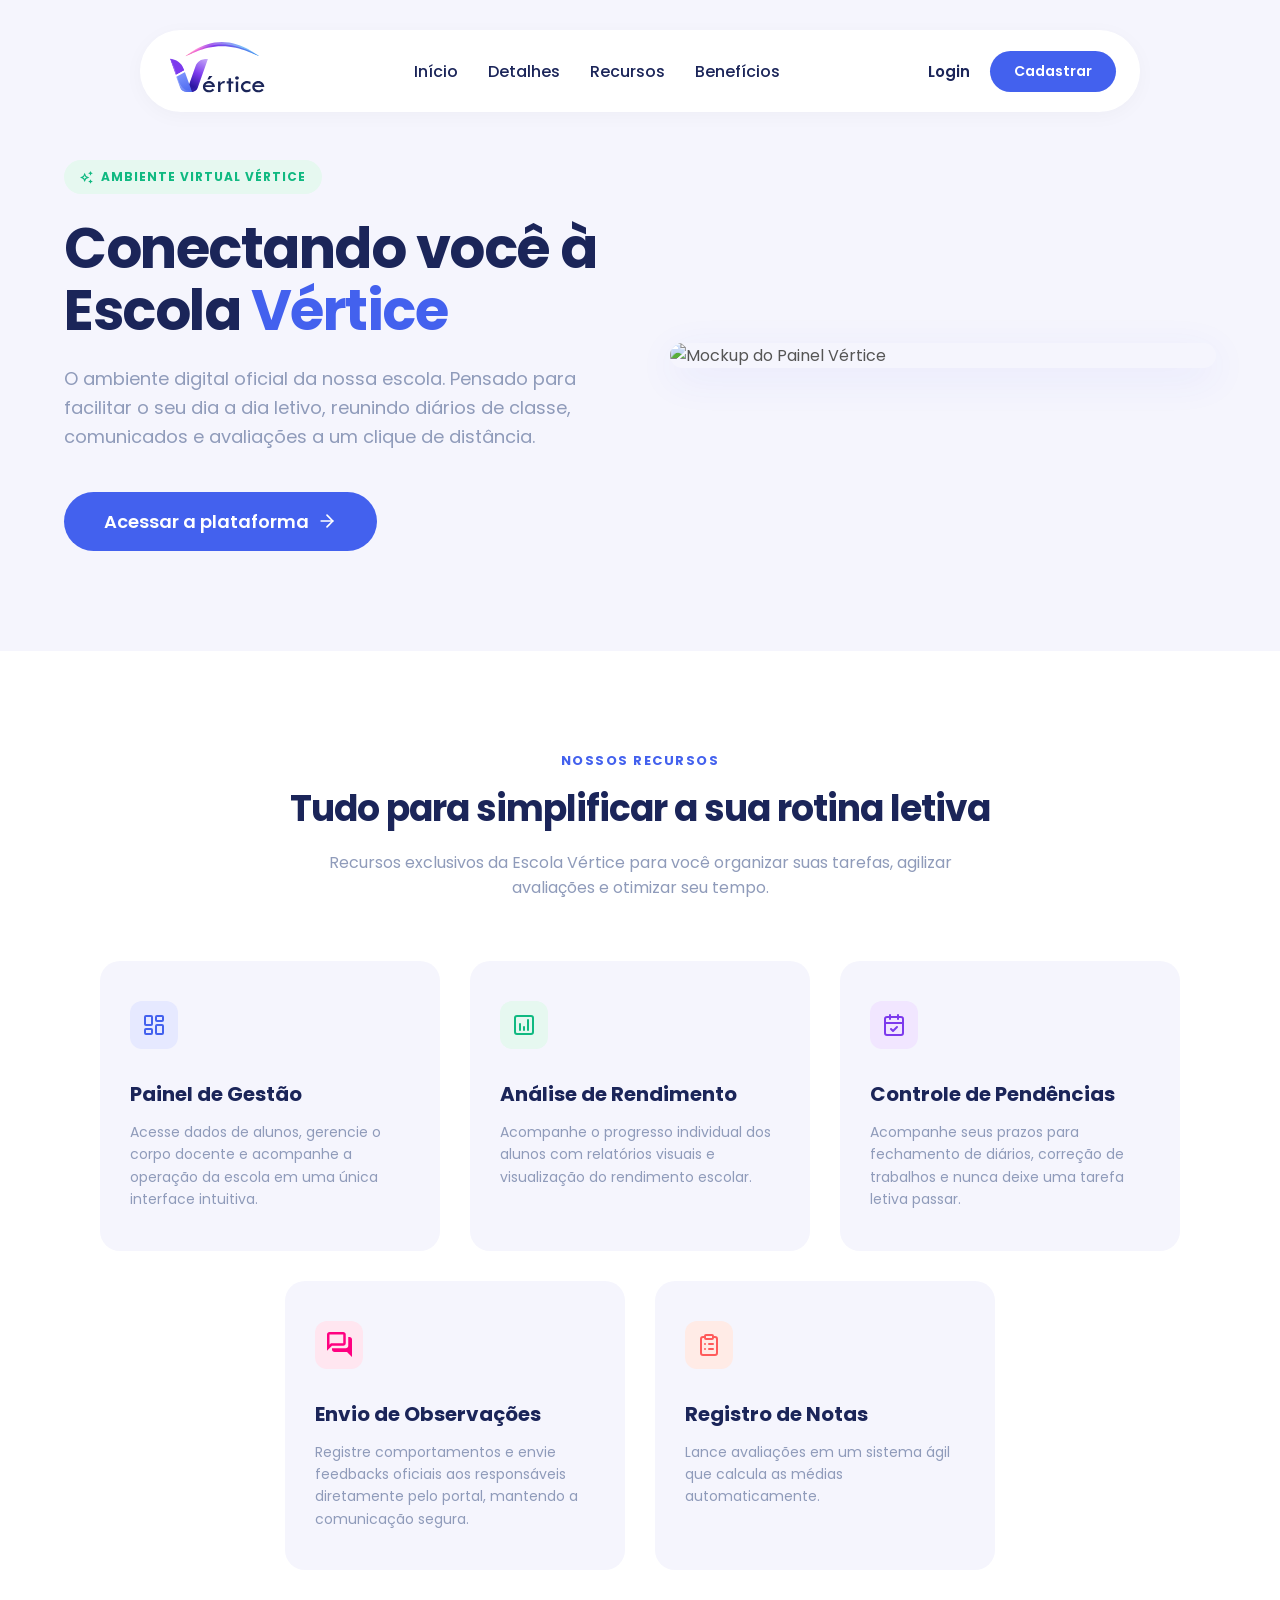
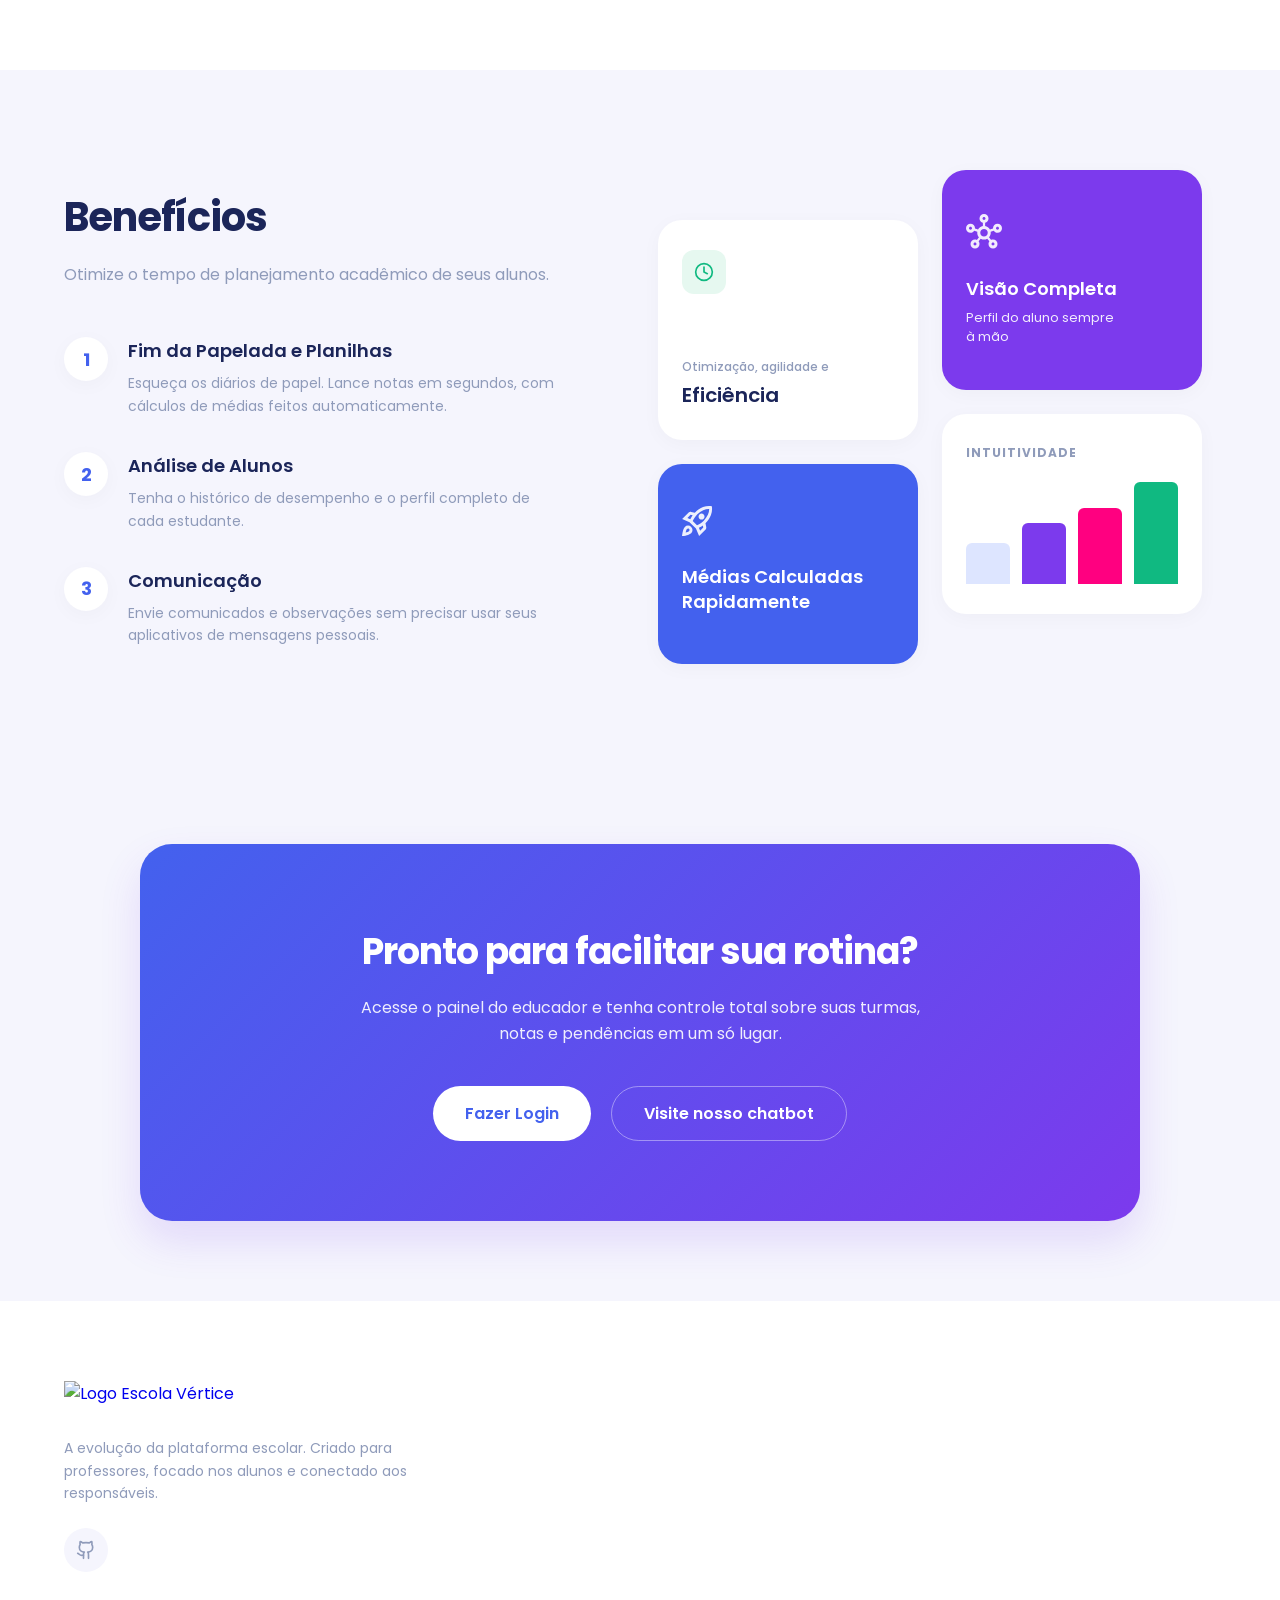
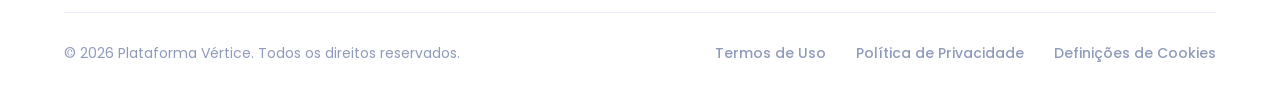
==== src/main/webapp/index.html @ 4fd053c3 "fix: resolve header's incossistencies" ====
<!DOCTYPE html>
<html lang="pt-BR">
<head>
    <meta charset="UTF-8">
    <meta name="viewport" content="width=device-width, initial-scale=1.0">
    <title>Portal Escola Vértice</title>
    <link rel="stylesheet" href="assets/css/style.css">
    <link rel="shortcut icon" href="/assets/img/Logo%20-%20Vértice.svg" type="image/x-icon">
</head>
<body>

<header class="navbar">
    <div class="nav-container">

        <a href="#" class="logo">
            <svg xmlns="http://www.w3.org/2000/svg" width="101" height="51" viewBox="0 0 101 51" fill="none">
                <mask id="mask0_1217_584" style="mask-type:alpha" maskUnits="userSpaceOnUse" x="22" y="16" width="23" height="35">
                    <path d="M44.8174 16.7429H42.2769C37.4619 16.7429 33.1938 19.5941 31.7032 23.8066L22.4088 50.0715H28.13C31.0482 50.0715 33.6349 48.3435 34.5383 45.7905L44.8174 16.7429Z" fill="#D9D9D9"/>
                </mask>
                <g mask="url(#mask0_1217_584)">
                    <path d="M43.9043 16.9795H41.3638C36.5488 16.9795 32.2808 19.8307 30.7901 24.0432L21.4957 50.3081H27.2169C30.1351 50.3081 32.7218 48.5801 33.6252 46.027L43.9043 16.9795Z" fill="url(#paint0_linear_1217_584)"/>
                </g>
                <mask id="mask1_1217_584" style="mask-type:alpha" maskUnits="userSpaceOnUse" x="5" y="16" width="24" height="35">
                    <path d="M5.72852 16.7429C12.1432 17.1176 17.6682 21.038 19.6921 26.6509L28.1371 50.0715H22.4159C19.4977 50.0715 16.911 48.3435 16.0076 45.7905L5.72852 16.7429Z" fill="#D9D9D9"/>
                </mask>
                <g mask="url(#mask1_1217_584)">
                    <mask id="mask2_1217_584" style="mask-type:alpha" maskUnits="userSpaceOnUse" x="-1" y="-1" width="22" height="35">
                        <path d="M-0.260742 -0.000732422C6.16642 0.37472 11.7172 4.27028 13.8099 9.87403L20.658 28.2123L11.5332 33.3279L-0.260742 -0.000732422Z" fill="url(#paint1_linear_1217_584)"/>
                    </mask>
                    <g mask="url(#mask2_1217_584)">
                        <path d="M-0.260742 -0.000732422C6.16642 0.37472 11.7172 4.27028 13.8099 9.87403L20.658 28.2123L11.5332 33.3279L-0.260742 -0.000732422Z" fill="url(#paint2_linear_1217_584)"/>
                    </g>
                    <path d="M-0.395996 0.0769043C6.03116 0.452356 11.5819 4.34798 13.6746 9.95172L20.5228 28.2899L17.6526 29.8989L19.4103 28.8657C19.4068 28.8519 19.0213 27.3516 18.6832 26.4176C18.3554 25.5121 17.7137 24.1487 17.7137 24.1487C16.0172 20.1481 10.6225 17.7534 6.90125 17.5205C6.90125 17.5205 8.95942 21.9265 10.0285 24.8337C11.0665 27.6566 12.2586 32.0228 12.4697 32.8044L11.3979 33.4054L-0.395996 0.0769043Z" fill="url(#paint3_linear_1217_584)"/>
                    <path d="M11.9624 35.0347L22.577 29.2991L28.2059 50.1312H23.0589L20.7134 50.0113L18.6937 49.232L17.3907 48.213L16.4786 46.9542L11.9624 35.0347Z" fill="url(#paint4_linear_1217_584)"/>
                </g>
                <mask id="mask3_1217_584" style="mask-type:alpha" maskUnits="userSpaceOnUse" x="0" y="0" width="44" height="51">
                    <mask id="mask4_1217_584" style="mask-type:alpha" maskUnits="userSpaceOnUse" x="22" y="16" width="23" height="35">
                        <path d="M44.8174 16.7427H42.2769C37.4619 16.7427 33.1938 19.5939 31.7032 23.8064L22.4088 50.0713H28.13C31.0482 50.0713 33.6349 48.3432 34.5383 45.7902L44.8174 16.7427Z" fill="#D9D9D9"/>
                    </mask>
                    <g mask="url(#mask4_1217_584)">
                        <path d="M43.9043 16.9792H41.3638C36.5488 16.9792 32.2808 19.8305 30.7901 24.0429L21.4957 50.3078H27.2169C30.1351 50.3078 32.7218 48.5798 33.6252 46.0268L43.9043 16.9792Z" fill="url(#paint5_linear_1217_584)"/>
                    </g>
                    <path d="M0 0C6.42716 0.375452 11.978 4.27102 14.0706 9.87476L20.9188 28.213L11.794 33.3286L0 0Z" fill="url(#paint6_linear_1217_584)"/>
                    <path d="M11.9624 35.0344L22.577 29.2988L28.2059 50.131H23.0589L20.7134 50.0111L18.6937 49.2318L17.3907 48.2128L16.4786 46.9539L11.9624 35.0344Z" fill="url(#paint7_linear_1217_584)"/>
                </mask>
                <g mask="url(#mask3_1217_584)">
                    <path d="M39.7375 32.5262L36.6895 46.3653L30.853 51.821L21.9036 52.4864L15.5484 48.6274L11.7222 34.0564L12.6995 33.4295C14.8027 41.4934 18.6834 48.3896 24.2939 48.3896C27.598 48.3896 31.2344 46.169 33.262 42.648L36.1543 37.0603L39.4054 29.7339L39.7375 32.5262Z" fill="url(#paint8_linear_1217_584)"/>
                </g>
                <mask id="mask5_1217_584" style="mask-type:alpha" maskUnits="userSpaceOnUse" x="21" y="0" width="75" height="15">
                    <path d="M95.3682 14.2795C95.3682 14.6376 78.3291 0.123779 57.8862 0.123779C37.4433 0.123779 21.3379 14.6376 21.3379 14.2795C24.699 14.2795 37.4433 4.31548 57.8862 4.31548C78.3291 4.31548 92.5734 14.3751 95.3682 14.2795Z" fill="url(#paint9_linear_1217_584)"/>
                </mask>
                <g mask="url(#mask5_1217_584)">
                    <path d="M99.7736 16.2324C99.7736 16.6069 80.7947 1.42578 58.0245 1.42578C35.2543 1.42578 17.3154 16.6069 17.3154 16.2324C21.0591 16.2324 35.2543 5.8102 58.0245 5.8102C80.7947 5.8102 96.6605 16.3323 99.7736 16.2324Z" fill="url(#paint10_linear_1217_584)"/>
                    <path d="M95.3682 13.2226C95.3682 13.6075 78.3291 -1.99072 57.8862 -1.99072C37.4433 -1.99072 21.3379 13.6075 21.3379 13.2226C24.699 13.2226 37.4433 2.51415 57.8862 2.51415C78.3291 2.51415 92.5734 13.3253 95.3682 13.2226Z" fill="url(#paint11_linear_1217_584)"/>
                </g>
                <path d="M100.301 45.1184H90.4896C90.7032 46.204 91.1864 46.999 91.9389 47.5034C92.7008 47.9992 93.5277 48.2471 94.4196 48.2471C95.7947 48.2471 96.9468 47.7214 97.8759 46.6699L99.6458 47.9009C98.3172 49.4823 96.538 50.273 94.3081 50.273C92.5986 50.273 91.1678 49.7345 90.0157 48.6574C88.8636 47.5803 88.2876 46.2425 88.2876 44.644C88.2876 43.1481 88.8683 41.853 90.0297 40.7588C91.2003 39.6561 92.6265 39.1047 94.3081 39.1047C95.9619 39.1047 97.3788 39.6646 98.5587 40.7845C99.7387 41.8957 100.319 43.3404 100.301 45.1184ZM90.7404 43.3361H97.7644C96.9839 41.8829 95.8319 41.1563 94.3081 41.1563C92.6451 41.1563 91.4558 41.8829 90.7404 43.3361Z" fill="#1B2559"/>
                <path d="M86.4618 46.7469V49.2985C85.2261 49.9482 84.0275 50.273 82.8662 50.273C81.2774 50.273 79.8838 49.7259 78.6852 48.6317C77.496 47.529 76.9014 46.2553 76.9014 44.8107C76.9014 43.1694 77.496 41.8103 78.6852 40.7332C79.8745 39.6475 81.3657 39.1047 83.1588 39.1047C84.2273 39.1047 85.3283 39.3612 86.4618 39.8741V42.3616C85.2446 41.6436 84.0926 41.2845 83.0055 41.2845C82.0021 41.2845 81.1241 41.6094 80.3715 42.259C79.619 42.9087 79.2427 43.6695 79.2427 44.5414C79.2427 45.5245 79.5957 46.3536 80.3019 47.029C81.008 47.6957 81.872 48.0291 82.894 48.0291C83.9346 48.0291 85.1239 47.6017 86.4618 46.7469Z" fill="#1B2559"/>
                <path d="M71.1182 35.9258C71.1182 35.4642 71.304 35.0667 71.6756 34.7334C72.0473 34.3914 72.4886 34.2205 72.9996 34.2205C73.5013 34.2205 73.9333 34.3914 74.2957 34.7334C74.6673 35.0667 74.8531 35.4642 74.8531 35.9258C74.8531 36.396 74.6673 36.7978 74.2957 37.1311C73.9333 37.4645 73.5013 37.6312 72.9996 37.6312C72.4886 37.6312 72.0473 37.4645 71.6756 37.1311C71.304 36.7978 71.1182 36.396 71.1182 35.9258ZM71.801 39.4007H74.1981V49.9791H71.801V39.4007Z" fill="#1B2559"/>
                <path d="M64.5958 36.321H67.0208V39.3984H69.4178V41.4372H67.0208V49.9769H64.5958V41.4372H62.6865V39.3728H64.5958V36.321Z" fill="#1B2559"/>
                <path d="M56.4151 39.3997V41.5795C56.954 40.7075 57.4789 40.0792 57.9899 39.6946C58.5102 39.3013 59.1838 39.1047 60.0107 39.1047C60.243 39.1047 60.5774 39.156 61.0141 39.2586L60.2755 41.4897C59.8109 41.4042 59.5043 41.3615 59.3557 41.3615C58.5381 41.3615 57.8505 41.6265 57.2931 42.1565C56.7449 42.6779 56.4708 43.3318 56.4708 44.1183V49.9781H54.0459V39.3997H56.4151Z" fill="#1B2559"/>
                <path d="M50.9385 45.1193H41.1272C41.3409 46.205 41.8241 47 42.5766 47.5043C43.3385 48.0001 44.1654 48.248 45.0573 48.248C46.4324 48.248 47.5845 47.7223 48.5136 46.6709L50.2835 47.9018C48.9549 49.4832 47.1757 50.2739 44.9458 50.2739C43.2363 50.2739 41.8055 49.7354 40.6534 48.6583C39.5013 47.5812 38.9253 46.2434 38.9253 44.6449C38.9253 43.149 39.506 41.8539 40.6673 40.7597C41.838 39.657 43.2642 39.1057 44.9458 39.1057C46.5996 39.1057 48.0165 39.6656 49.1964 40.7854C50.3764 41.8967 50.9571 43.3413 50.9385 45.1193ZM41.3781 43.337H48.4021C47.6216 41.8838 46.4695 41.1572 44.9458 41.1572C43.2828 41.1572 42.0935 41.8838 41.3781 43.337ZM43.3431 37.4516L45.1967 33.887H48.4857L45.4057 37.4516H43.3431Z" fill="#1B2559"/>
                <defs>
                    <linearGradient id="paint0_linear_1217_584" x1="49.2504" y1="5.53028" x2="18.9897" y2="61.387" gradientUnits="userSpaceOnUse">
                        <stop stop-color="white"/>
                        <stop offset="0.474208" stop-color="#7C3AED"/>
                        <stop offset="0.688674" stop-color="#2C18A3"/>
                    </linearGradient>
                    <linearGradient id="paint1_linear_1217_584" x1="10.1986" y1="-0.000732713" x2="-5.99272" y2="31.0279" gradientUnits="userSpaceOnUse">
                        <stop stop-color="#4361EE"/>
                        <stop offset="1" stop-color="#7C3AED"/>
                    </linearGradient>
                    <linearGradient id="paint2_linear_1217_584" x1="10.1986" y1="-0.000732713" x2="-5.99272" y2="31.0279" gradientUnits="userSpaceOnUse">
                        <stop offset="1" stop-color="#7C3AED"/>
                    </linearGradient>
                    <linearGradient id="paint3_linear_1217_584" x1="-24.1112" y1="30.3483" x2="5.30444" y2="10.6472" gradientUnits="userSpaceOnUse">
                        <stop offset="0.422047" stop-color="white"/>
                        <stop offset="1" stop-color="white" stop-opacity="0"/>
                    </linearGradient>
                    <linearGradient id="paint4_linear_1217_584" x1="12.9604" y1="31.9683" x2="22.8868" y2="54.964" gradientUnits="userSpaceOnUse">
                        <stop stop-color="#7F96FD"/>
                        <stop offset="1" stop-color="#4361EE"/>
                    </linearGradient>
                    <linearGradient id="paint5_linear_1217_584" x1="49.2504" y1="5.53004" x2="18.9897" y2="61.3867" gradientUnits="userSpaceOnUse">
                        <stop stop-color="white"/>
                        <stop offset="0.474208" stop-color="#7C3AED"/>
                        <stop offset="0.688674" stop-color="#2C18A3"/>
                    </linearGradient>
                    <linearGradient id="paint6_linear_1217_584" x1="10.4594" y1="-2.91553e-07" x2="-5.73198" y2="31.0287" gradientUnits="userSpaceOnUse">
                        <stop stop-color="#4361EE"/>
                        <stop offset="1" stop-color="#7C3AED"/>
                    </linearGradient>
                    <linearGradient id="paint7_linear_1217_584" x1="12.9604" y1="31.9681" x2="22.8868" y2="54.9638" gradientUnits="userSpaceOnUse">
                        <stop stop-color="#7F96FD"/>
                        <stop offset="1" stop-color="#4361EE"/>
                    </linearGradient>
                    <linearGradient id="paint8_linear_1217_584" x1="28.0753" y1="51.8266" x2="11.1542" y2="36.1013" gradientUnits="userSpaceOnUse">
                        <stop stop-color="white" stop-opacity="0"/>
                        <stop offset="1" stop-color="white" stop-opacity="0.4"/>
                    </linearGradient>
                    <linearGradient id="paint9_linear_1217_584" x1="21.3379" y1="7.2049" x2="95.3682" y2="7.2049" gradientUnits="userSpaceOnUse">
                        <stop offset="0.0384615" stop-color="#FF5B5B"/>
                        <stop offset="0.625" stop-color="#FF0080"/>
                        <stop offset="0.75" stop-color="#FF1777"/>
                        <stop offset="1" stop-color="#FF0080"/>
                    </linearGradient>
                    <linearGradient id="paint10_linear_1217_584" x1="10.8084" y1="16.2392" x2="99.231" y2="4.68163" gradientUnits="userSpaceOnUse">
                        <stop offset="0.125" stop-color="#F980BF"/>
                        <stop offset="0.274038" stop-color="#E962DA"/>
                        <stop offset="0.456731" stop-color="#7C3AED"/>
                        <stop offset="1" stop-color="#43AAEE"/>
                    </linearGradient>
                    <linearGradient id="paint11_linear_1217_584" x1="20.2365" y1="13.2296" x2="95.0729" y2="3.40256" gradientUnits="userSpaceOnUse">
                        <stop stop-color="#FFBCAA"/>
                        <stop offset="0.168269" stop-color="#FF93DB"/>
                        <stop offset="0.341346" stop-color="#AA5DED"/>
                        <stop offset="0.788462" stop-color="#7CBFFA"/>
                    </linearGradient>
                </defs>
            </svg>
        </a>

        <nav class="nav-links">
            <a href="#hero">Início</a>
            <a href="pages/chatbot/chatbot.jsp" target="_blank">Detalhes</a>
            <a href="#recursos">Recursos</a>
            <a href="#beneficios">Benefícios</a>
        </nav>

        <div class="nav-actions">
            <a href="index.jsp" class="login-link">Login</a>
            <a href="pages/students/signupCpf.jsp" class="btn btn-primary btn-nav">Cadastrar</a>
        </div>

    </div>
</header>

<main class="hero-section" id="hero">
    <div class="hero-container">

        <div class="hero-content">

            <div class="badge">
                <svg xmlns="http://www.w3.org/2000/svg" width="13" height="13" viewBox="0 0 13 13" fill="none">
                    <path d="M10.5 4.66667L9.77083 3.0625L8.16667 2.33333L9.77083 1.60417L10.5 0L11.2292 1.60417L12.8333 2.33333L11.2292 3.0625L10.5 4.66667ZM10.5 12.8333L9.77083 11.2292L8.16667 10.5L9.77083 9.77083L10.5 8.16667L11.2292 9.77083L12.8333 10.5L11.2292 11.2292L10.5 12.8333ZM4.66667 11.0833L3.20833 7.875L0 6.41667L3.20833 4.95833L4.66667 1.75L6.125 4.95833L9.33333 6.41667L6.125 7.875L4.66667 11.0833ZM4.66667 8.25417L5.25 7L6.50417 6.41667L5.25 5.83333L4.66667 4.57917L4.08333 5.83333L2.82917 6.41667L4.08333 7L4.66667 8.25417Z" fill="#10B981"/>
                </svg>
                AMBIENTE VIRTUAL VÉRTICE
            </div>

            <h1 class="hero-title">
                Conectando você à Escola <span class="text-highlight">Vértice</span>
            </h1>

            <p class="hero-subtitle">
                O ambiente digital oficial da nossa escola. Pensado para facilitar o seu dia a dia letivo, reunindo diários de classe, comunicados e avaliações a um clique de distância.
            </p>

            <div class="hero-buttons">
                <a href="/index.jsp" class="btn btn-primary btn-large">
                    Acessar a plataforma
                    <svg xmlns="http://www.w3.org/2000/svg" width="20" height="20" viewBox="0 0 24 24" fill="none" stroke="currentColor" stroke-width="2" stroke-linecap="round" stroke-linejoin="round"><path d="M5 12h14"/><path d="m12 5 7 7-7 7"/></svg>
                </a>

            </div>
        </div>

        <div class="hero-image-wrapper">
            <img src="/assets/img/site-mockup.png" alt="Mockup do Painel Vértice" class="dashboard-mockup">
        </div>

    </div>

</main>

<section class="features-section" id="recursos">
    <div class="features-container">

        <div class="features-header">
            <span class="section-eyebrow">NOSSOS RECURSOS</span>
            <h2 class="section-title">Tudo para simplificar a sua rotina letiva</h2>
            <p class="section-subtitle">
                Recursos exclusivos da Escola Vértice para você organizar suas tarefas, agilizar avaliações e otimizar seu tempo.
            </p>
        </div>

        <div class="features-grid">

            <div class="feature-card">
                <div class="icon-wrapper icon-blue">
                    <svg xmlns="http://www.w3.org/2000/svg" width="24" height="24" viewBox="0 0 24 24" fill="none" stroke="currentColor" stroke-width="2" stroke-linecap="round" stroke-linejoin="round"><rect width="7" height="9" x="3" y="3" rx="1"/><rect width="7" height="5" x="14" y="3" rx="1"/><rect width="7" height="9" x="14" y="12" rx="1"/><rect width="7" height="5" x="3" y="16" rx="1"/></svg>
                </div>
                <h3 class="feature-card-title">Painel de Gestão</h3>
                <p class="feature-card-desc">
                    Acesse dados de alunos, gerencie o corpo docente e acompanhe a operação da escola em uma única interface intuitiva.
                </p>
            </div>

            <div class="feature-card">
                <div class="icon-wrapper icon-green">
                    <svg xmlns="http://www.w3.org/2000/svg" width="24" height="24" viewBox="0 0 24 24" fill="none" stroke="currentColor" stroke-width="2" stroke-linecap="round" stroke-linejoin="round"><rect width="18" height="18" x="3" y="3" rx="2"/><path d="M8 17V11"/><path d="M12 17v-3"/><path d="M16 17V7"/></svg>
                </div>
                <h3 class="feature-card-title">Análise de Rendimento</h3>
                <p class="feature-card-desc">
                    Acompanhe o progresso individual dos alunos com relatórios visuais e visualização do rendimento escolar.
                </p>
            </div>

            <div class="feature-card">
                <div class="icon-wrapper icon-purple">
                    <svg xmlns="http://www.w3.org/2000/svg" width="24" height="24" viewBox="0 0 24 24" fill="none" stroke="currentColor" stroke-width="2" stroke-linecap="round" stroke-linejoin="round"><rect width="18" height="18" x="3" y="4" rx="2" ry="2"/><line x1="16" x2="16" y1="2" y2="6"/><line x1="8" x2="8" y1="2" y2="6"/><line x1="3" x2="21" y1="10" y2="10"/><path d="m9 16 2 2 4-4"/></svg>
                </div>
                <h3 class="feature-card-title">Controle de Pendências</h3>
                <p class="feature-card-desc">
                    Acompanhe seus prazos para fechamento de diários, correção de trabalhos e nunca deixe uma tarefa letiva passar.
                </p>
            </div>

            <div class="feature-card">
                <div class="icon-wrapper icon-pink">
                    <svg xmlns="http://www.w3.org/2000/svg" width="25" height="25" viewBox="0 0 25 25" fill="none">
                        <path d="M25 25L20 20H7.5C6.8125 20 6.22396 19.7552 5.73438 19.2656C5.24479 18.776 5 18.1875 5 17.5V16.25H18.75C19.4375 16.25 20.026 16.0052 20.5156 15.5156C21.0052 15.026 21.25 14.4375 21.25 13.75V5H22.5C23.1875 5 23.776 5.24479 24.2656 5.73438C24.7552 6.22396 25 6.8125 25 7.5V25V25M2.5 12.7188L3.96875 11.25H16.25V11.25V11.25V2.5V2.5V2.5H2.5V2.5V2.5V12.7188V12.7188M0 18.75V2.5C0 1.8125 0.244792 1.22396 0.734375 0.734375C1.22396 0.244792 1.8125 0 2.5 0H16.25C16.9375 0 17.526 0.244792 18.0156 0.734375C18.5052 1.22396 18.75 1.8125 18.75 2.5V11.25C18.75 11.9375 18.5052 12.526 18.0156 13.0156C17.526 13.5052 16.9375 13.75 16.25 13.75H5L0 18.75V18.75M2.5 11.25V2.5V2.5V2.5V2.5V2.5V2.5V11.25V11.25V11.25V11.25V11.25V11.25" fill="#FF0080"/>
                    </svg>
                </div>
                <h3 class="feature-card-title">Envio de Observações</h3>
                <p class="feature-card-desc">
                    Registre comportamentos e envie feedbacks oficiais aos responsáveis diretamente pelo portal, mantendo a comunicação segura.
                </p>
            </div>

            <div class="feature-card">
                <div class="icon-wrapper icon-orange">
                    <svg xmlns="http://www.w3.org/2000/svg" width="24" height="24" viewBox="0 0 24 24" fill="none" stroke="currentColor" stroke-width="2" stroke-linecap="round" stroke-linejoin="round"><path d="M16 4h2a2 2 0 0 1 2 2v14a2 2 0 0 1-2 2H6a2 2 0 0 1-2-2V6a2 2 0 0 1 2-2h2"/><path d="M15 2H9a1 1 0 0 0-1 1v2a1 1 0 0 0 1 1h6a1 1 0 0 0 1-1V3a1 1 0 0 0-1-1Z"/><path d="M12 11h4"/><path d="M12 16h4"/><path d="M8 11h.01"/><path d="M8 16h.01"/></svg>
                </div>
                <h3 class="feature-card-title">Registro de Notas</h3>
                <p class="feature-card-desc">
                    Lance avaliações em um sistema ágil que calcula as médias automaticamente.
                </p>
            </div>

        </div>
    </div>
</section>

<section class="benefits-section" id="beneficios">
    <div class="benefits-container">
        <div class="benefits-content">
            <h2 class="benefits-title">Benefícios</h2>
            <p class="benefits-subtitle">Otimize o tempo de planejamento acadêmico de seus alunos.</p>
            <div class="benefits-list">
                <div class="benefit-item">
                    <div class="benefit-number">1</div>
                    <div class="benefit-info">
                        <h4>Fim da Papelada e Planilhas</h4>
                        <p>Esqueça os diários de papel. Lance notas em segundos, com cálculos de médias feitos automaticamente.</p>
                    </div>
                </div>
                <div class="benefit-item">
                    <div class="benefit-number">2</div>
                    <div class="benefit-info">
                        <h4>Análise de Alunos</h4>
                        <p>Tenha o histórico de desempenho e o perfil completo de cada estudante.</p>
                    </div>
                </div>
                <div class="benefit-item">
                    <div class="benefit-number">3</div>
                    <div class="benefit-info">
                        <h4>Comunicação</h4>
                        <p>Envie comunicados e observações sem precisar usar seus aplicativos de mensagens pessoais.</p>
                    </div>
                </div>
            </div>
        </div>

        <div class="benefits-visuals">

            <div class="card-column card-left">

                <div class="card-card card-white card-efficiency">
                    <div class="icon-box icon-green-light">
                        <svg xmlns="http://www.w3.org/2000/svg" width="20" height="20" viewBox="0 0 24 24" fill="none" stroke="currentColor" stroke-width="2" stroke-linecap="round" stroke-linejoin="round"><circle cx="12" cy="12" r="10"/><polyline points="12 6 12 12 16 14"/></svg>
                    </div>
                    <div class="card-text-bottom">
                        <span class="card-label">Otimização, agilidade e</span>
                        <h3 class="card-value">Eficiência</h3>
                    </div>
                </div>

                <div class="card-card card-blue">
                    <div class="icon-box-transparent">
                        <svg xmlns="http://www.w3.org/2000/svg" width="31" height="31" viewBox="0 0 31 31" fill="none">
                            <path d="M5.4 11.9933L8.325 13.2308C8.675 12.5308 9.0375 11.8558 9.4125 11.2058C9.7875 10.5558 10.2 9.90585 10.65 9.25585L8.55 8.84335V8.84335V8.84335L5.4 11.9933V11.9933M10.725 15.1058L15 19.3433C16.05 18.9433 17.175 18.3308 18.375 17.5058C19.575 16.6808 20.7 15.7433 21.75 14.6933C23.5 12.9433 24.8688 10.9996 25.8563 8.8621C26.8438 6.7246 27.275 4.75585 27.15 2.95585C25.35 2.83085 23.375 3.2621 21.225 4.2496C19.075 5.2371 17.125 6.60585 15.375 8.35585C14.325 9.40585 13.3875 10.5308 12.5625 11.7308C11.7375 12.9308 11.125 14.0558 10.725 15.1058V15.1058M17.4 12.6683C16.825 12.0933 16.5375 11.3871 16.5375 10.5496C16.5375 9.7121 16.825 9.00585 17.4 8.43085C17.975 7.85585 18.6875 7.56835 19.5375 7.56835C20.3875 7.56835 21.1 7.85585 21.675 8.43085C22.25 9.00585 22.5375 9.7121 22.5375 10.5496C22.5375 11.3871 22.25 12.0933 21.675 12.6683C21.1 13.2433 20.3875 13.5308 19.5375 13.5308C18.6875 13.5308 17.975 13.2433 17.4 12.6683V12.6683M18.1125 24.7058L21.2625 21.5558V21.5558V21.5558L20.85 19.4558C20.2 19.9058 19.55 20.3121 18.9 20.6746C18.25 21.0371 17.575 21.3933 16.875 21.7433L18.1125 24.7058V24.7058M29.85 0.218347C30.325 3.24335 30.0312 6.1871 28.9688 9.0496C27.9062 11.9121 26.075 14.6433 23.475 17.2433V17.2433V17.2433L24.225 20.9558C24.325 21.4558 24.3 21.9433 24.15 22.4183C24 22.8933 23.75 23.3058 23.4 23.6558L17.1 29.9558L13.95 22.5683L7.5375 16.1558L0.15 13.0058L6.4125 6.70585C6.7625 6.35585 7.18125 6.10585 7.66875 5.95585C8.15625 5.80585 8.65 5.78085 9.15 5.88085L12.8625 6.63085V6.63085V6.63085C15.4625 4.03085 18.1875 2.19335 21.0375 1.11835C23.8875 0.0433468 26.825 -0.256653 29.85 0.218347V0.218347M2.8125 20.9183C3.6875 20.0433 4.75625 19.5996 6.01875 19.5871C7.28125 19.5746 8.35 20.0058 9.225 20.8808C10.1 21.7558 10.5313 22.8246 10.5188 24.0871C10.5063 25.3496 10.0625 26.4183 9.1875 27.2933C8.5625 27.9183 7.51875 28.4558 6.05625 28.9058C4.59375 29.3558 2.575 29.7558 0 30.1058C0.35 27.5308 0.75 25.5121 1.2 24.0496C1.65 22.5871 2.1875 21.5433 2.8125 20.9183V20.9183M4.95 23.0183C4.7 23.2683 4.45 23.7246 4.2 24.3871C3.95 25.0496 3.775 25.7183 3.675 26.3933C4.35 26.2933 5.01875 26.1246 5.68125 25.8871C6.34375 25.6496 6.8 25.4058 7.05 25.1558C7.35 24.8558 7.5125 24.4933 7.5375 24.0683C7.5625 23.6433 7.425 23.2808 7.125 22.9808C6.825 22.6808 6.4625 22.5371 6.0375 22.5496C5.6125 22.5621 5.25 22.7183 4.95 23.0183V23.0183" fill="white"/>
                        </svg>
                    </div>
                    <h3 class="card-value">Médias Calculadas<br>Rapidamente</h3>
                </div>

            </div>

            <div class="card-column card-right">

                <div class="card-card card-purple">
                    <div class="icon-box-transparent">
                        <svg xmlns="http://www.w3.org/2000/svg" width="36" height="35" viewBox="0 0 36 35" fill="none">
                            <path d="M9 34.5C7.75 34.5 6.6875 34.0625 5.8125 33.1875C4.9375 32.3125 4.5 31.25 4.5 30C4.5 28.75 4.9375 27.6875 5.8125 26.8125C6.6875 25.9375 7.75 25.5 9 25.5C9.35 25.5 9.675 25.5375 9.975 25.6125C10.275 25.6875 10.5625 25.7875 10.8375 25.9125L12.975 23.25C12.275 22.475 11.7875 21.6 11.5125 20.625C11.2375 19.65 11.175 18.675 11.325 17.7L8.2875 16.6875C7.8625 17.3125 7.325 17.8125 6.675 18.1875C6.025 18.5625 5.3 18.75 4.5 18.75C3.25 18.75 2.1875 18.3125 1.3125 17.4375C0.4375 16.5625 0 15.5 0 14.25C0 13 0.4375 11.9375 1.3125 11.0625C2.1875 10.1875 3.25 9.75 4.5 9.75C5.75 9.75 6.8125 10.1875 7.6875 11.0625C8.5625 11.9375 9 13 9 14.25C9 14.3 9 14.35 9 14.4C9 14.45 9 14.5 9 14.55L12.0375 15.6C12.5375 14.7 13.2062 13.9375 14.0437 13.3125C14.8812 12.6875 15.825 12.2875 16.875 12.1125V8.85C15.9 8.575 15.0938 8.04375 14.4563 7.25625C13.8188 6.46875 13.5 5.55 13.5 4.5C13.5 3.25 13.9375 2.1875 14.8125 1.3125C15.6875 0.4375 16.75 0 18 0C19.25 0 20.3125 0.4375 21.1875 1.3125C22.0625 2.1875 22.5 3.25 22.5 4.5C22.5 5.55 22.175 6.46875 21.525 7.25625C20.875 8.04375 20.075 8.575 19.125 8.85V12.1125C20.175 12.2875 21.1187 12.6875 21.9562 13.3125C22.7937 13.9375 23.4625 14.7 23.9625 15.6L27 14.55C27 14.5 27 14.45 27 14.4C27 14.35 27 14.3 27 14.25C27 13 27.4375 11.9375 28.3125 11.0625C29.1875 10.1875 30.25 9.75 31.5 9.75C32.75 9.75 33.8125 10.1875 34.6875 11.0625C35.5625 11.9375 36 13 36 14.25C36 15.5 35.5625 16.5625 34.6875 17.4375C33.8125 18.3125 32.75 18.75 31.5 18.75C30.7 18.75 29.9687 18.5625 29.3062 18.1875C28.6437 17.8125 28.1125 17.3125 27.7125 16.6875L24.675 17.7C24.825 18.675 24.7625 19.6438 24.4875 20.6063C24.2125 21.5688 23.725 22.45 23.025 23.25L25.1625 25.875C25.4375 25.75 25.725 25.6562 26.025 25.5938C26.325 25.5312 26.65 25.5 27 25.5C28.25 25.5 29.3125 25.9375 30.1875 26.8125C31.0625 27.6875 31.5 28.75 31.5 30C31.5 31.25 31.0625 32.3125 30.1875 33.1875C29.3125 34.0625 28.25 34.5 27 34.5C25.75 34.5 24.6875 34.0625 23.8125 33.1875C22.9375 32.3125 22.5 31.25 22.5 30C22.5 29.5 22.5812 29.0187 22.7437 28.5562C22.9062 28.0937 23.125 27.675 23.4 27.3L21.2625 24.6375C20.2375 25.2125 19.1438 25.5 17.9813 25.5C16.8188 25.5 15.725 25.2125 14.7 24.6375L12.6 27.3C12.875 27.675 13.0938 28.0937 13.2563 28.5562C13.4188 29.0187 13.5 29.5 13.5 30C13.5 31.25 13.0625 32.3125 12.1875 33.1875C11.3125 34.0625 10.25 34.5 9 34.5V34.5M4.5 15.75C4.925 15.75 5.28125 15.6063 5.56875 15.3188C5.85625 15.0313 6 14.675 6 14.25C6 13.825 5.85625 13.4687 5.56875 13.1812C5.28125 12.8937 4.925 12.75 4.5 12.75C4.075 12.75 3.71875 12.8937 3.43125 13.1812C3.14375 13.4687 3 13.825 3 14.25C3 14.675 3.14375 15.0313 3.43125 15.3188C3.71875 15.6063 4.075 15.75 4.5 15.75V15.75M9 31.5C9.425 31.5 9.78125 31.3563 10.0688 31.0688C10.3563 30.7813 10.5 30.425 10.5 30C10.5 29.575 10.3563 29.2187 10.0688 28.9312C9.78125 28.6437 9.425 28.5 9 28.5C8.575 28.5 8.21875 28.6437 7.93125 28.9312C7.64375 29.2187 7.5 29.575 7.5 30C7.5 30.425 7.64375 30.7813 7.93125 31.0688C8.21875 31.3563 8.575 31.5 9 31.5V31.5M18 6C18.425 6 18.7813 5.85625 19.0688 5.56875C19.3563 5.28125 19.5 4.925 19.5 4.5C19.5 4.075 19.3563 3.71875 19.0688 3.43125C18.7813 3.14375 18.425 3 18 3C17.575 3 17.2187 3.14375 16.9312 3.43125C16.6437 3.71875 16.5 4.075 16.5 4.5C16.5 4.925 16.6437 5.28125 16.9312 5.56875C17.2187 5.85625 17.575 6 18 6V6M18 22.5C19.05 22.5 19.9375 22.1375 20.6625 21.4125C21.3875 20.6875 21.75 19.8 21.75 18.75C21.75 17.7 21.3875 16.8125 20.6625 16.0875C19.9375 15.3625 19.05 15 18 15C16.95 15 16.0625 15.3625 15.3375 16.0875C14.6125 16.8125 14.25 17.7 14.25 18.75C14.25 19.8 14.6125 20.6875 15.3375 21.4125C16.0625 22.1375 16.95 22.5 18 22.5V22.5M27 31.5C27.425 31.5 27.7813 31.3563 28.0688 31.0688C28.3563 30.7813 28.5 30.425 28.5 30C28.5 29.575 28.3563 29.2187 28.0688 28.9312C27.7813 28.6437 27.425 28.5 27 28.5C26.575 28.5 26.2187 28.6437 25.9312 28.9312C25.6437 29.2187 25.5 29.575 25.5 30C25.5 30.425 25.6437 30.7813 25.9312 31.0688C26.2187 31.3563 26.575 31.5 27 31.5V31.5M31.5 15.75C31.925 15.75 32.2812 15.6063 32.5687 15.3188C32.8562 15.0313 33 14.675 33 14.25C33 13.825 32.8562 13.4687 32.5687 13.1812C32.2812 12.8937 31.925 12.75 31.5 12.75C31.075 12.75 30.7187 12.8937 30.4312 13.1812C30.1437 13.4687 30 13.825 30 14.25C30 14.675 30.1437 15.0313 30.4312 15.3188C30.7187 15.6063 31.075 15.75 31.5 15.75V15.75M18 4.5V4.5V4.5V4.5V4.5V4.5V4.5V4.5V4.5V4.5M4.5 14.25V14.25V14.25V14.25V14.25V14.25V14.25V14.25V14.25V14.25M18 18.75V18.75V18.75V18.75V18.75V18.75V18.75V18.75V18.75V18.75M31.5 14.25V14.25V14.25V14.25V14.25V14.25V14.25V14.25V14.25V14.25M9 30V30V30V30V30V30V30V30V30V30M27 30V30V30V30V30V30V30V30V30V30" fill="white"/>
                        </svg>
                    </div>
                    <h3 class="card-value">Visão Completa</h3>
                    <p class="card-desc">Perfil do aluno sempre<br>à mão</p>
                </div>

                <div class="card-card card-white card-chart">
                    <span class="card-label-top">INTUITIVIDADE</span>
                    <div class="chart-bars">
                        <div class="bar bar-1"></div>
                        <div class="bar bar-2"></div>
                        <div class="bar bar-3"></div>
                        <div class="bar bar-4"></div>
                    </div>
                </div>

            </div>
        </div>

    </div>
</section>

<section class="cta-section">
    <div class="cta-container">

        <h2 class="cta-title">Pronto para facilitar sua rotina?</h2>

        <p class="cta-subtitle">
            Acesse o painel do educador e tenha controle total sobre suas turmas, notas e pendências em um só lugar.
        </p>

        <div class="cta-buttons">
            <a href="/index.jsp" class="btn btn-white">Fazer Login</a>
            <a href="pages/chatbot/chatbot.jsp" class="btn btn-outline">Visite nosso chatbot</a>
        </div>

    </div>
</section>

<footer class="footer-section">
    <div class="footer-container">

        <div class="footer-top">
            <a href="#" class="footer-logo">
                <img src="/assets/img/Logo%20-%20Vértice.svg" alt="Logo Escola Vértice">
            </a>
            <p class="footer-description">
                A evolução da plataforma escolar. Criado para professores, focado nos alunos e conectado aos responsáveis.
            </p>

            <div class="footer-socials">
                <a href="https://github.com/TrabalhoDEV" target="_blank" class="social-icon" aria-label="GitHub">
                    <svg xmlns="http://www.w3.org/2000/svg" width="20" height="20" viewBox="0 0 24 24" fill="none" stroke="currentColor" stroke-width="2" stroke-linecap="round" stroke-linejoin="round"><path d="M15 22v-4a4.8 4.8 0 0 0-1-3.5c3 0 6-2 6-5.5.08-1.25-.27-2.48-1-3.5.28-1.15.28-2.35 0-3.5 0 0-1 0-3 1.5-2.64-.5-5.36-.5-8 0C6 2 5 2 5 2c-.3 1.15-.3 2.35 0 3.5A5.403 5.403 0 0 0 4 9c0 3.5 3 5.5 6 5.5-.39.49-.68 1.05-.85 1.65-.17.6-.22 1.23-.15 1.85v4"/><path d="M9 18c-4.51 2-5-2-7-2"/></svg>
                </a>
            </div>
        </div>
        <div class="footer-divider"></div>
        <div class="footer-bottom">
            <p class="copyright">© 2026 Plataforma Vértice. Todos os direitos reservados.</p>
            <div class="footer-links">
                <a href="//">Termos de Uso</a>
                <a href="//">Política de Privacidade</a>
                <a href="//">Definições de Cookies</a>
            </div>
        </div>
    </div>
</footer>

</body>
</html>
---- src/main/webapp/assets/css/style.css ----
@import url('https://fonts.googleapis.com/css2?family=Poppins:wght@400;500;600;700&display=swap');

:root {

    --primary-color: #4361ee;
    --button-hover-color: #3950BE;
    --nav-active-color: #E7EBFD;
    --background-color1: #F5F5FD;
    --background-color2: #EBEFFF;
    --surface-color: #FFFFFF;
    --description-color: #555;
    --border-color: #EBEDF8;
    --text-color: #1B2559;
    --muted-text-color: #8F9BBA;
    --orange-secondary-color: #FF5B5B;
    --red-secondary-color: #FF0080;
    --green-secondary-color: #10B981;
    --purple-secondary-color: #7C3AED;
    --theme-icon-color: #8F9BBA;

    --shadow-sm: 0 4px 20px rgba(0, 0, 0, 0.03);
    --shadow-md: 0 10px 40px rgba(64, 82, 246, 0.08);
}

* {
    margin: 0;
    padding: 0;
    box-sizing: border-box;
}
html{
    scroll-behavior: smooth;
}

body {
    background-color: var(--background-color1);
    font-family: 'Poppins', sans-serif;
    color: var(--description-color);
    min-height: 100vh;
    display: flex;
    flex-direction: column;
    overflow-x: hidden;
}

a {
    text-decoration: none;
}

.btn {
    display: inline-flex;
    align-items: center;
    justify-content: center;
    gap: 8px;
    border: none;
    cursor: pointer;
    font-family: 'Poppins', sans-serif;
    font-weight: 600;
    transition: all 0.2s ease;
    border-radius: 50px;
}

.btn-primary {
    background-color: var(--primary-color);
    color: white;
    padding: 12px 28px;
    font-size: 16px;
}

.btn-primary:hover {
    background-color: var(--button-hover-color);
    transform: translateY(-2px);
}

.btn-secondary {
    background-color: var(--surface-color);
    color: var(--text-color);
    padding: 12px 28px;
    font-size: 16px;
    box-shadow: var(--shadow-sm);
}

.btn-secondary:hover {
    box-shadow: var(--shadow-md);
    transform: translateY(-2px);
}

.btn-large {
    padding: 16px 40px;
    font-size: 18px;
}

.navbar {
    width: 100%;
    display: flex;
    justify-content: center;
    padding-top: 30px;
    position: absolute;
    top: 0;
    position: fixed;
    top: 0;
    left: 0;
    z-index: 9999;
    transition: all 0.3s ease
}

.nav-container {
    background-color: var(--surface-color);
    width: 90%;
    max-width: 1000px;
    display: flex;
    justify-content: space-between;
    align-items: center;
    padding: 12px 24px;
    border-radius: 100px;
    box-shadow: var(--shadow-sm);
}

.logo img {
    height: 28px;
    margin-left: 10px;
}

.nav-links {
    display: flex;
    align-items: center;
    gap: 30px;
}

.nav-links a {
    color: var(--text-color);
    font-weight: 500;
    font-size: 16px;
    transition: color 0.2s;
}

.nav-links a:hover {
    color: var(--primary-color);
}

.nav-actions {
    display: flex;
    align-items: center;
    gap: 20px;
}

.login-link {
    color: var(--text-color);
    font-weight: 600;
    font-size: 15px;
    transition: color 0.2s;
}

.login-link:hover {
    color: var(--primary-color);
}

.btn-nav {
    padding: 10px 24px;
    font-size: 14px;
}


.hero-section {
    padding: 160px 5% 100px;
    display: flex;
    justify-content: center;
    align-items: center;
    background-color: var(--background-color1);
}

.hero-container {
    display: flex;
    max-width: 1200px;
    width: 100%;
    align-items: center;
    gap: 60px;
}

.hero-content {
    flex: 1;
    max-width: 550px;
}

.badge {
    display: inline-flex;
    align-items: center;
    gap: 8px;
    background-color: #E6F8F0;
    color: var(--green-secondary-color);
    padding: 8px 16px;
    border-radius: 50px;
    font-size: 12px;
    font-weight: 700;
    letter-spacing: 1px;
    margin-bottom: 24px;
}

.hero-title {
    color: var(--text-color);
    font-size: 3.5rem;
    font-weight: 700;
    line-height: 1.1;
    letter-spacing: -1.5px;
    margin-bottom: 24px;
}

.text-highlight {
    color: var(--primary-color);
}

.hero-subtitle {
    font-size: 1.125rem;
    line-height: 1.6;
    margin-bottom: 40px;
    color: var(--muted-text-color);
}

.hero-buttons {
    display: flex;
    gap: 20px;
    align-items: center;
}

.hero-image-wrapper {
    flex: 1;
    display: flex;
    justify-content: center;
}

.dashboard-mockup {
    width: 100%;
    max-width: 600px;
    height: auto;
    border-radius: 24px;
    box-shadow: var(--shadow-md);
}

.features-section {
    padding: 100px 5%;
    background-color: var(--surface-color);
    display: flex;
    justify-content: center;
}

.features-container {
    max-width: 1100px;
    width: 100%;
    display: flex;
    flex-direction: column;
    align-items: center;
}

.features-header {
    text-align: center;
    margin-bottom: 60px;
    max-width: 700px;
}

.section-eyebrow {
    color: var(--primary-color);
    font-size: 13px;
    font-weight: 700;
    letter-spacing: 1.5px;
    text-transform: uppercase;
    display: block;
    margin-bottom: 16px;
}

.section-title {
    color: var(--text-color);
    font-size: 36px;
    font-weight: 700;
    line-height: 1.2;
    letter-spacing: -1px;
    margin-bottom: 20px;
}

.section-subtitle {
    color: var(--muted-text-color);
    font-size: 16px;
    line-height: 1.6;
}

.features-grid {
    display: flex;
    flex-wrap: wrap;
    justify-content: center;
    gap: 30px;
    width: 100%;
}

.feature-card {
    background-color: var(--background-color1);
    border-radius: 20px;
    padding: 40px 30px;
    width: calc(33.333% - 20px);
    min-width: 300px;
    max-width: 340px;
    transition: transform 0.3s ease, box-shadow 0.3s ease;
    text-align: left;
}

.feature-card:hover {
    transform: translateY(-5px);
    box-shadow: var(--shadow-md);
}

.feature-card-title {
    color: var(--text-color);
    font-size: 20px;
    font-weight: 700;
    margin-bottom: 12px;
}

.feature-card-desc {
    color: var(--muted-text-color);
    font-size: 14px;
    line-height: 1.6;
}

.icon-wrapper {
    width: 48px;
    height: 48px;
    border-radius: 12px;
    display: flex;
    align-items: center;
    justify-content: center;
    margin-bottom: 30px;
}

.icon-blue {
    background-color: #E6E9FF;
    color: var(--primary-color);

}
.icon-green {
    background-color: #E6F8F0;
    color: var(--green-secondary-color);
}
.icon-purple {
    background-color: #F1E6FF;
    color: var(--purple-secondary-color);
}
.icon-pink {
    background-color: #FFE6F0;
    color: var(--red-secondary-color);
}
.icon-orange {
    background-color: #FFEBE6;
    color: var(--orange-secondary-color);
}

.benefits-section {
    padding: 100px 5%;
    background-color: var(--background-color1);
    display: flex;
    justify-content: center;
}

.benefits-container {
    display: flex;
    max-width: 1200px;
    width: 100%;
    gap: 80px;
    align-items: center;
}

.benefits-content {
    flex: 1;
    max-width: 500px;
}

.benefits-title {
    color: var(--text-color);
    font-size: 40px;
    font-weight: 700;
    letter-spacing: -1px;
    margin-bottom: 15px;
}

.benefits-subtitle {
    font-size: 16px;
    color: var(--muted-text-color);
    margin-bottom: 50px;
}

.benefits-list {
    display: flex;
    flex-direction: column;
    gap: 35px;
}

.benefit-item {
    display: flex;
    gap: 20px;
    align-items: flex-start;
}

.benefit-number {
    width: 44px;
    height: 44px;
    min-width: 44px;
    background-color: var(--surface-color);
    color: var(--primary-color);
    font-size: 18px;
    font-weight: 700;
    display: flex;
    align-items: center;
    justify-content: center;
    border-radius: 50%;
    box-shadow: var(--shadow-sm);
}

.benefit-info h4 {
    color: var(--text-color);
    font-size: 18px;
    font-weight: 600;
    margin-bottom: 8px;
}

.benefit-info p {
    color: var(--muted-text-color);
    font-size: 14px;
    line-height: 1.6;
}

.benefits-visuals {
    flex: 1;
    display: flex;
    gap: 24px;
    justify-content: center;
}

.card-column {
    display: flex;
    flex-direction: column;
    gap: 24px;
    width: 260px;
}

.card-left { margin-top: 50px; }

.card-card {
    border-radius: 24px;
    padding: 30px 24px;
    box-shadow: var(--shadow-sm);
    display: flex;
    flex-direction: column;
    transition: transform 0.3s ease;
}

.card-card:hover { transform: translateY(-5px); }

.card-white { background-color: var(--surface-color); }

.card-blue {
    background-color: var(--primary-color);
    color: var(--surface-color);
    height: 200px;
    justify-content: center;
}
.card-purple {
    background-color: var(--purple-secondary-color);
    color: var(--surface-color);
    height: 220px;
    justify-content: center;
}

.card-efficiency {
    height: 220px;
    justify-content: space-between;
}

.card-chart { height: 200px; }

.card-label {
    font-size: 12px;
    font-weight: 500;
    color: var(--muted-text-color);
    margin-bottom: 4px;
    display: block;
}
.card-label-top {
    font-size: 12px;
    font-weight: 700;
    color: var(--muted-text-color);
    letter-spacing: 1px;
    text-transform: uppercase;
    margin-bottom: auto;
}

.card-white .card-value {
    color: var(--text-color);
    font-size: 20px;
    font-weight: 600;
}
.card-blue .card-value, .card-purple .card-value {
    font-size: 18px;
    font-weight: 600;
    margin-bottom: 8px;
    line-height: 1.4;
}

.card-purple .card-desc {
    font-size: 13px;
    opacity: 0.9;
    line-height: 1.4;
}

.icon-box {
    width: 44px;
    height: 44px;
    border-radius: 12px;
    display: flex;
    align-items: center;
    justify-content: center;
}

.icon-green-light {
    background-color: #E6F8F0;
    color: var(--green-secondary-color);
}
.icon-box-transparent {
    margin-bottom: 20px;
    opacity: 0.9;
}

.chart-bars {
    display: flex;
    align-items: flex-end;
    gap: 12px;
    height: 110px;
    margin-top: 20px;
}
.bar {
    flex: 1;
    border-radius: 6px 6px 0 0;
}

.bar-1 {
    height: 40%;
    background-color: #DDE5FF;
}
.bar-2 {
    height: 60%;
    background-color: var(--purple-secondary-color);
}
.bar-3 {
    height: 75%;
    background-color: var(--red-secondary-color);
}
.bar-4 {
    height: 100%;
    background-color: var(--green-secondary-color);
}

.cta-section {
    padding: 80px 5%;
    background-color: var(--background-color1);
    display: flex;
    justify-content: center;
}

.cta-container {
    max-width: 1000px;
    width: 100%;
    background: linear-gradient(135deg, var(--primary-color) 0%, var(--purple-secondary-color) 100%);
    border-radius: 32px;
    padding: 80px 40px;
    text-align: center;
    color: #FFFFFF;
    position: relative;
    overflow: hidden;
    z-index: 2;
    box-shadow: 0 20px 40px rgba(124, 58, 237, 0.15);
}
.cta-container::before{
    content: "";
    position: absolute;
    inset: 0;
    background: url("assets/fundo-detalhes.svg") no-repeat center;
    background-size: cover;
    pointer-events: none;
    z-index: 0;
}
.cta-title {
    font-size: 36px;
    font-weight: 700;
    margin-bottom: 16px;
    letter-spacing: -1px;
}

.cta-subtitle {
    font-size: 16px;
    line-height: 1.6;
    max-width: 600px;
    margin: 0 auto 40px auto;
    opacity: 0.9;
}

.cta-buttons {
    display: flex;
    justify-content: center;
    gap: 20px;
}

.cta-title,.cta-subtitle,.cta-buttons {
    position: relative;
    z-index: 2;
}
.btn-white {
    background-color: var(--surface-color);
    color: var(--primary-color);
    padding: 14px 32px;
    border-radius: 50px;
    font-weight: 600;
    transition: transform 0.2s, box-shadow 0.2s;
}

.btn-white:hover {
    transform: translateY(-2px);
    box-shadow: 0 8px 20px rgba(0, 0, 0, 0.1);
}

.btn-outline {
    background-color: transparent;
    color: #FFFFFF;
    padding: 14px 32px;
    border-radius: 50px;
    border: 1px solid rgba(255, 255, 255, 0.4);
    font-weight: 600;
    transition: background-color 0.2s, border-color 0.2s;
}

.btn-outline:hover {
    background-color: rgba(255, 255, 255, 0.1);
    border-color: #FFFFFF;
}

.footer-section {
    background-color: var(--surface-color);
    padding: 80px 5% 40px;
    display: flex;
    justify-content: center;
}

.footer-container {
    max-width: 1200px;
    width: 100%;
    display: flex;
    flex-direction: column;
}

.footer-top {
    max-width: 400px;
    margin-bottom: 40px;
}

.footer-logo img {
    height: 32px;
    margin-bottom: 24px;
    display: block;
}

.footer-description {
    color: var(--muted-text-color);
    font-size: 14px;
    line-height: 1.6;
    margin-bottom: 24px;
}

.footer-socials {
    display: flex;
    gap: 16px;
}

.social-icon {
    width: 44px;
    height: 44px;
    border-radius: 50%;
    background-color: var(--background-color1);
    color: var(--muted-text-color);
    display: flex;
    align-items: center;
    justify-content: center;
    transition: all 0.3s ease;
}

.social-icon:hover {
    background-color: var(--primary-color);
    color: #FFFFFF;
    transform: translateY(-3px);
}

.footer-divider {
    width: 100%;
    height: 1px;
    background-color: var(--border-color);
    margin-bottom: 30px;
}

.footer-bottom {
    display: flex;
    justify-content: space-between;
    align-items: center;
    flex-wrap: wrap;
    gap: 20px;
}

.copyright {
    color: var(--muted-text-color);
    font-size: 14px;
}

.footer-links {
    display: flex;
    gap: 30px;
    flex-wrap: wrap;
}

.footer-links a {
    color: var(--muted-text-color);
    font-size: 14px;
    font-weight: 500;
    transition: color 0.2s;
}

.footer-links a:hover {
    color: var(--primary-color);
}

@media (max-width: 968px) {

    .nav-links { display: none; }

    .hero-container {
        flex-direction: column;
        text-align: center;
        gap: 40px;
    }

    .hero-buttons { justify-content: center; }

    .hero-title { font-size: 2.8rem; }

    .benefits-container {
        flex-direction: column;
        gap: 60px;
    }
    .benefits-content {
        max-width: 100%;
        text-align: center;
    }
    .benefit-item { text-align: left; }
}

@media (max-width: 650px) {

    .feature-card { width: 100%; }
    .section-title { font-size: 28px; }


    .benefits-visuals {
        flex-direction: column;
        align-items: center;
        width: 100%;
    }

    .card-column {
        width: 100%;
        max-width: 320px;
    }
    .card-left { margin-top: 0; }

    .cta-container {
        padding: 60px 24px;
        border-radius: 24px;
    }
    .cta-title { font-size: 28px; }

    .cta-buttons {
        flex-direction: column;
        gap: 16px;
    }

    .btn-white, .btn-outline {
        width: 100%;
        display: flex;
        justify-content: center;
    }

    .footer-bottom {
        flex-direction: column;
        text-align: center;
        justify-content: center;
    }
    .footer-links {
        justify-content: center;
        gap: 20px;
    }

    .footer-top {
        max-width: 100%;
        text-align: center;
        display: flex;
        flex-direction: column;
        align-items: center;
    }
}
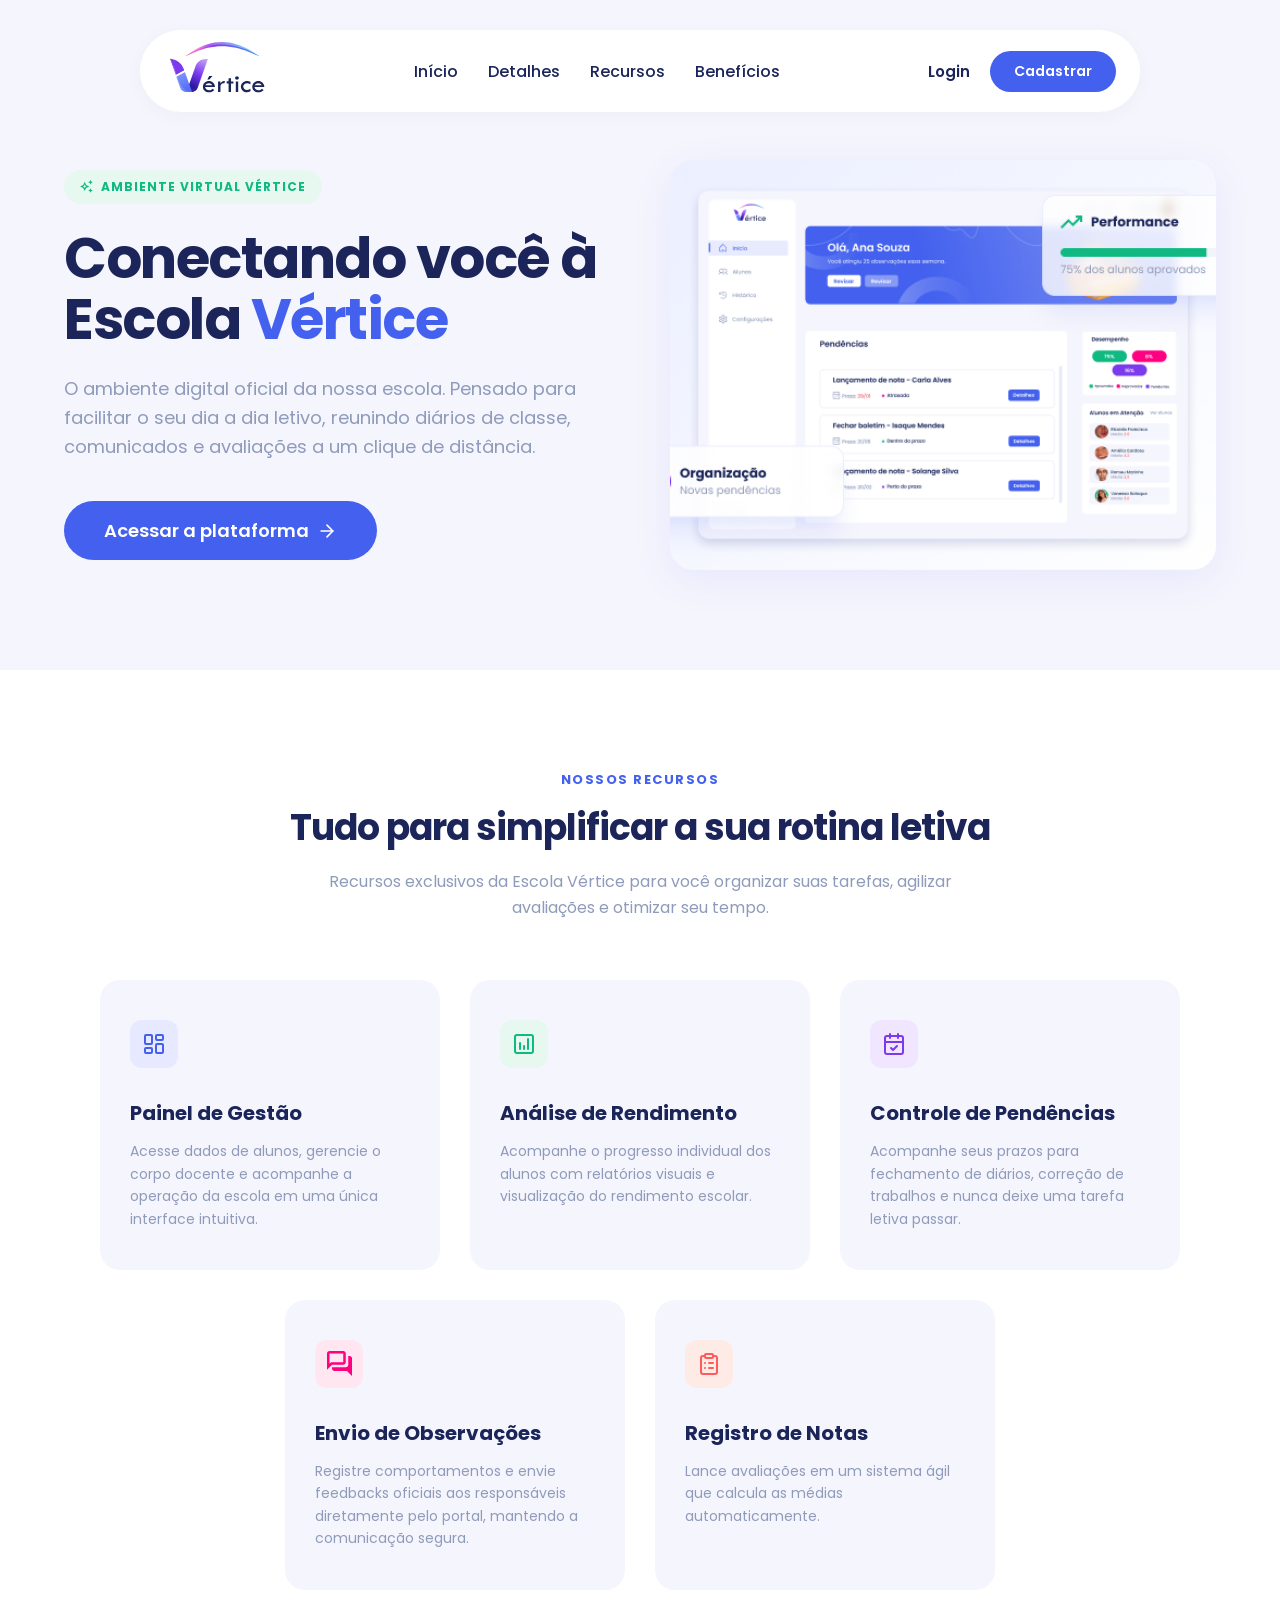
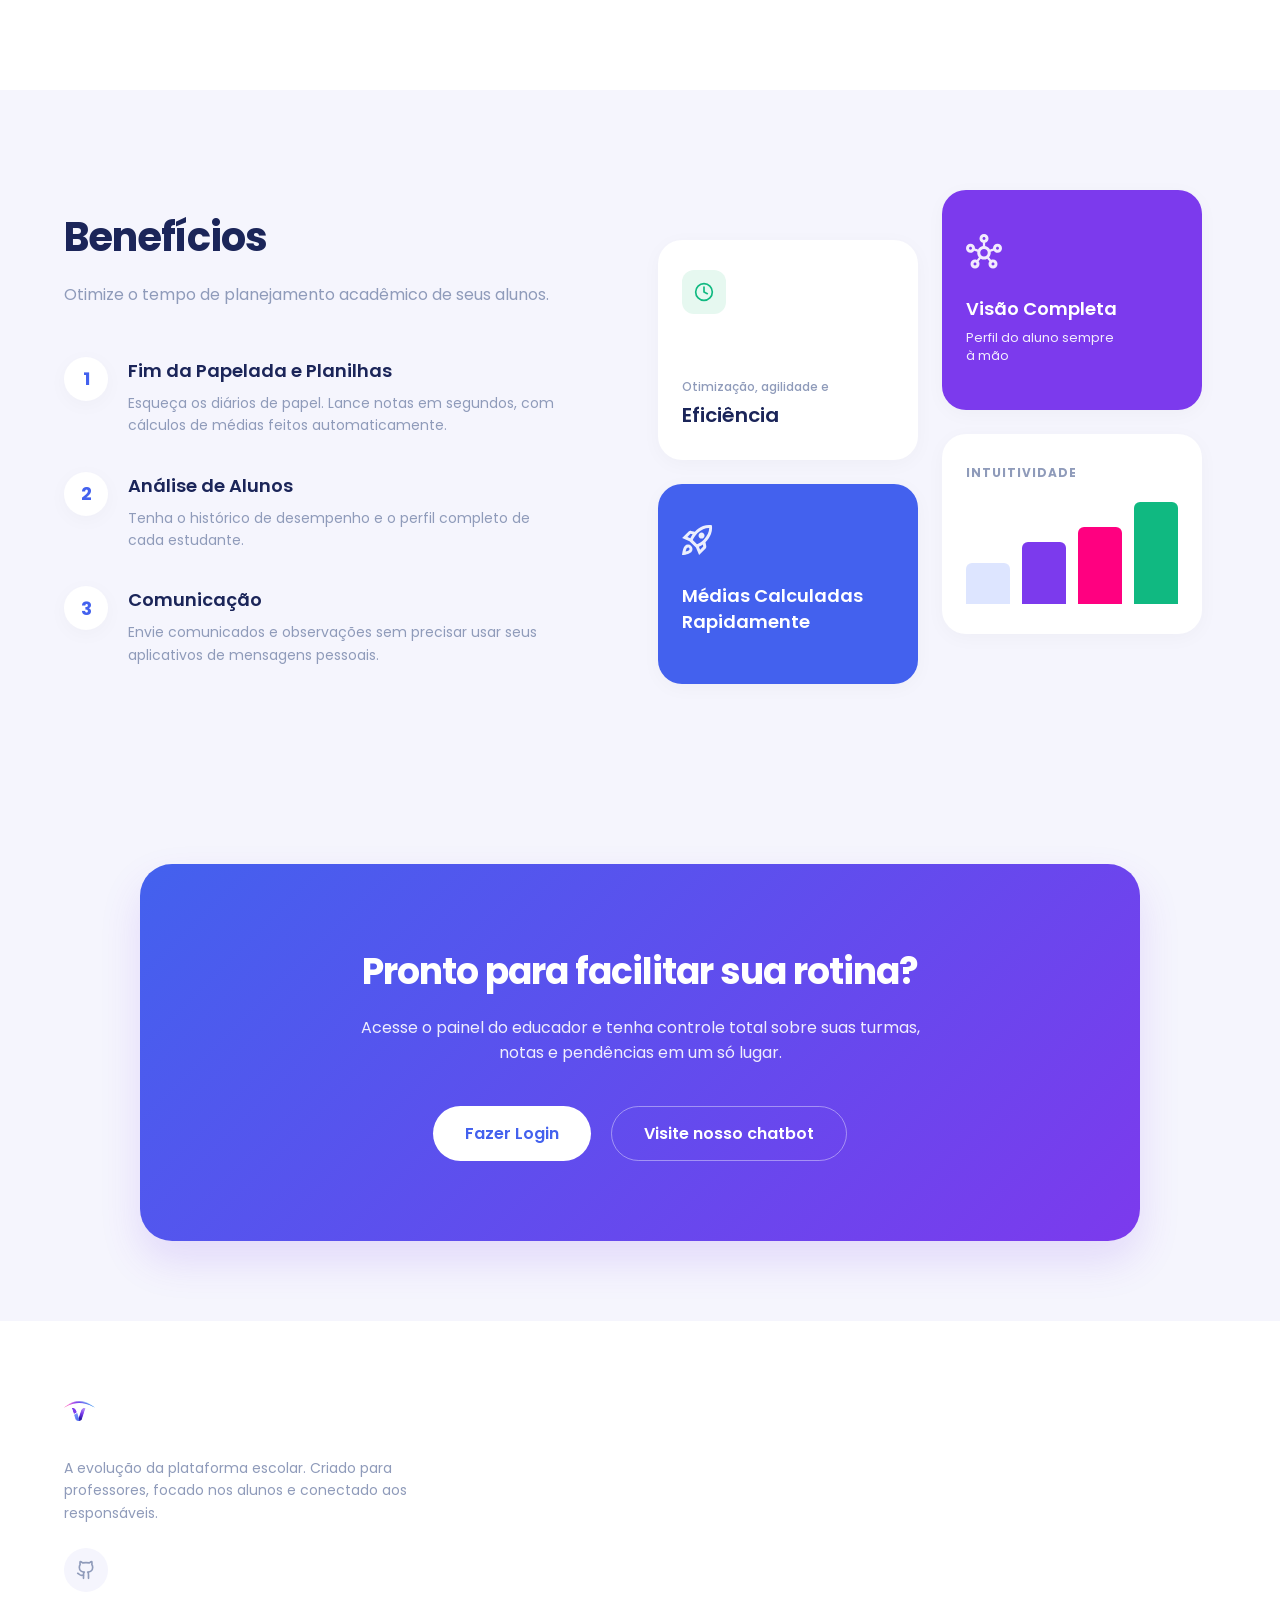
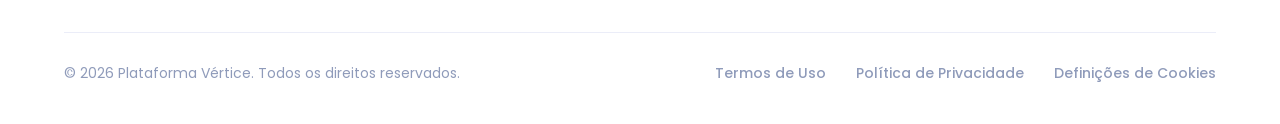
==== commit 43f4aa41: "feat: fixing some things in index.html and chatbot" ====
--- a/src/main/webapp/index.html
+++ b/src/main/webapp/index.html
@@ -4,8 +4,8 @@
     <meta charset="UTF-8">
     <meta name="viewport" content="width=device-width, initial-scale=1.0">
     <title>Portal Escola Vértice</title>
-    <link rel="stylesheet" href="assets/css/style.css">
-    <link rel="shortcut icon" href="/assets/img/Logo%20-%20Vértice.svg" type="image/x-icon">
+    <link rel="stylesheet" href="./assets/css/style.css">
+    <link rel="shortcut icon" href="./assets/img/Logo%20-%20Vértice.svg" type="image/x-icon">
 </head>
 <body>
 
@@ -121,14 +121,14 @@
 
         <nav class="nav-links">
             <a href="#hero">Início</a>
-            <a href="pages/chatbot/chatbot.jsp" target="_blank">Detalhes</a>
+            <a href="./pages/chatbot/chatbot.jsp">Detalhes</a>
             <a href="#recursos">Recursos</a>
             <a href="#beneficios">Benefícios</a>
         </nav>
 
         <div class="nav-actions">
-            <a href="index.jsp" class="login-link">Login</a>
-            <a href="pages/students/signupCpf.jsp" class="btn btn-primary btn-nav">Cadastrar</a>
+            <a href="./index.jsp" class="login-link">Login</a>
+            <a href="./pages/students/signupCpf.jsp" class="btn btn-primary btn-nav">Cadastrar</a>
         </div>
 
     </div>
@@ -155,7 +155,7 @@
             </p>
 
             <div class="hero-buttons">
-                <a href="/index.jsp" class="btn btn-primary btn-large">
+                <a href="./index.jsp" class="btn btn-primary btn-large">
                     Acessar a plataforma
                     <svg xmlns="http://www.w3.org/2000/svg" width="20" height="20" viewBox="0 0 24 24" fill="none" stroke="currentColor" stroke-width="2" stroke-linecap="round" stroke-linejoin="round"><path d="M5 12h14"/><path d="m12 5 7 7-7 7"/></svg>
                 </a>
@@ -164,7 +164,7 @@
         </div>
 
         <div class="hero-image-wrapper">
-            <img src="/assets/img/site-mockup.png" alt="Mockup do Painel Vértice" class="dashboard-mockup">
+            <img src="./assets/img/site-mockup.png" alt="Mockup do Painel Vértice" class="dashboard-mockup">
         </div>
 
     </div>
@@ -333,8 +333,8 @@
         </p>
 
         <div class="cta-buttons">
-            <a href="/index.jsp" class="btn btn-white">Fazer Login</a>
-            <a href="pages/chatbot/chatbot.jsp" class="btn btn-outline">Visite nosso chatbot</a>
+            <a href="./index.jsp" class="btn btn-white">Fazer Login</a>
+            <a href="./pages/chatbot/chatbot.jsp" class="btn btn-outline">Visite nosso chatbot</a>
         </div>
 
     </div>
@@ -345,7 +345,7 @@
 
         <div class="footer-top">
             <a href="#" class="footer-logo">
-                <img src="/assets/img/Logo%20-%20Vértice.svg" alt="Logo Escola Vértice">
+                <img src="./assets/img/Logo%20-%20Vértice.svg" alt="Logo Escola Vértice">
             </a>
             <p class="footer-description">
                 A evolução da plataforma escolar. Criado para professores, focado nos alunos e conectado aos responsáveis.
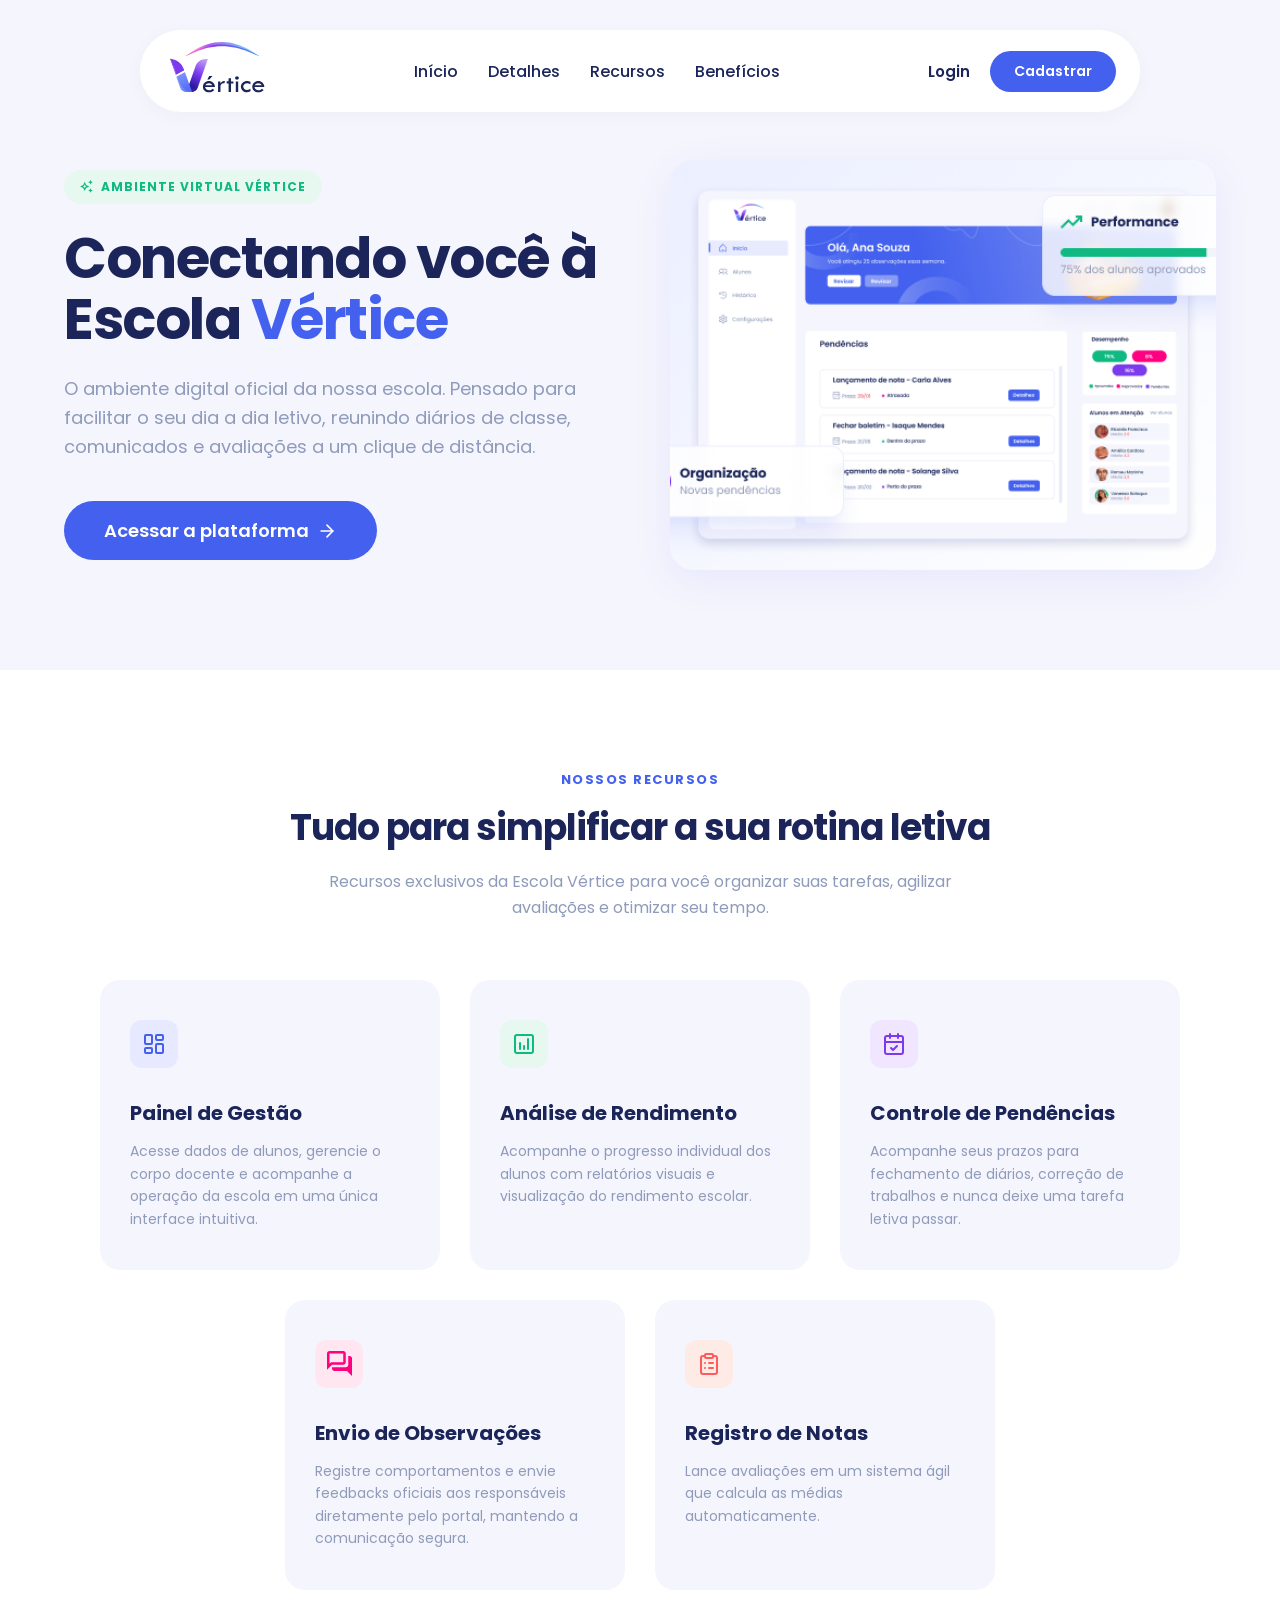
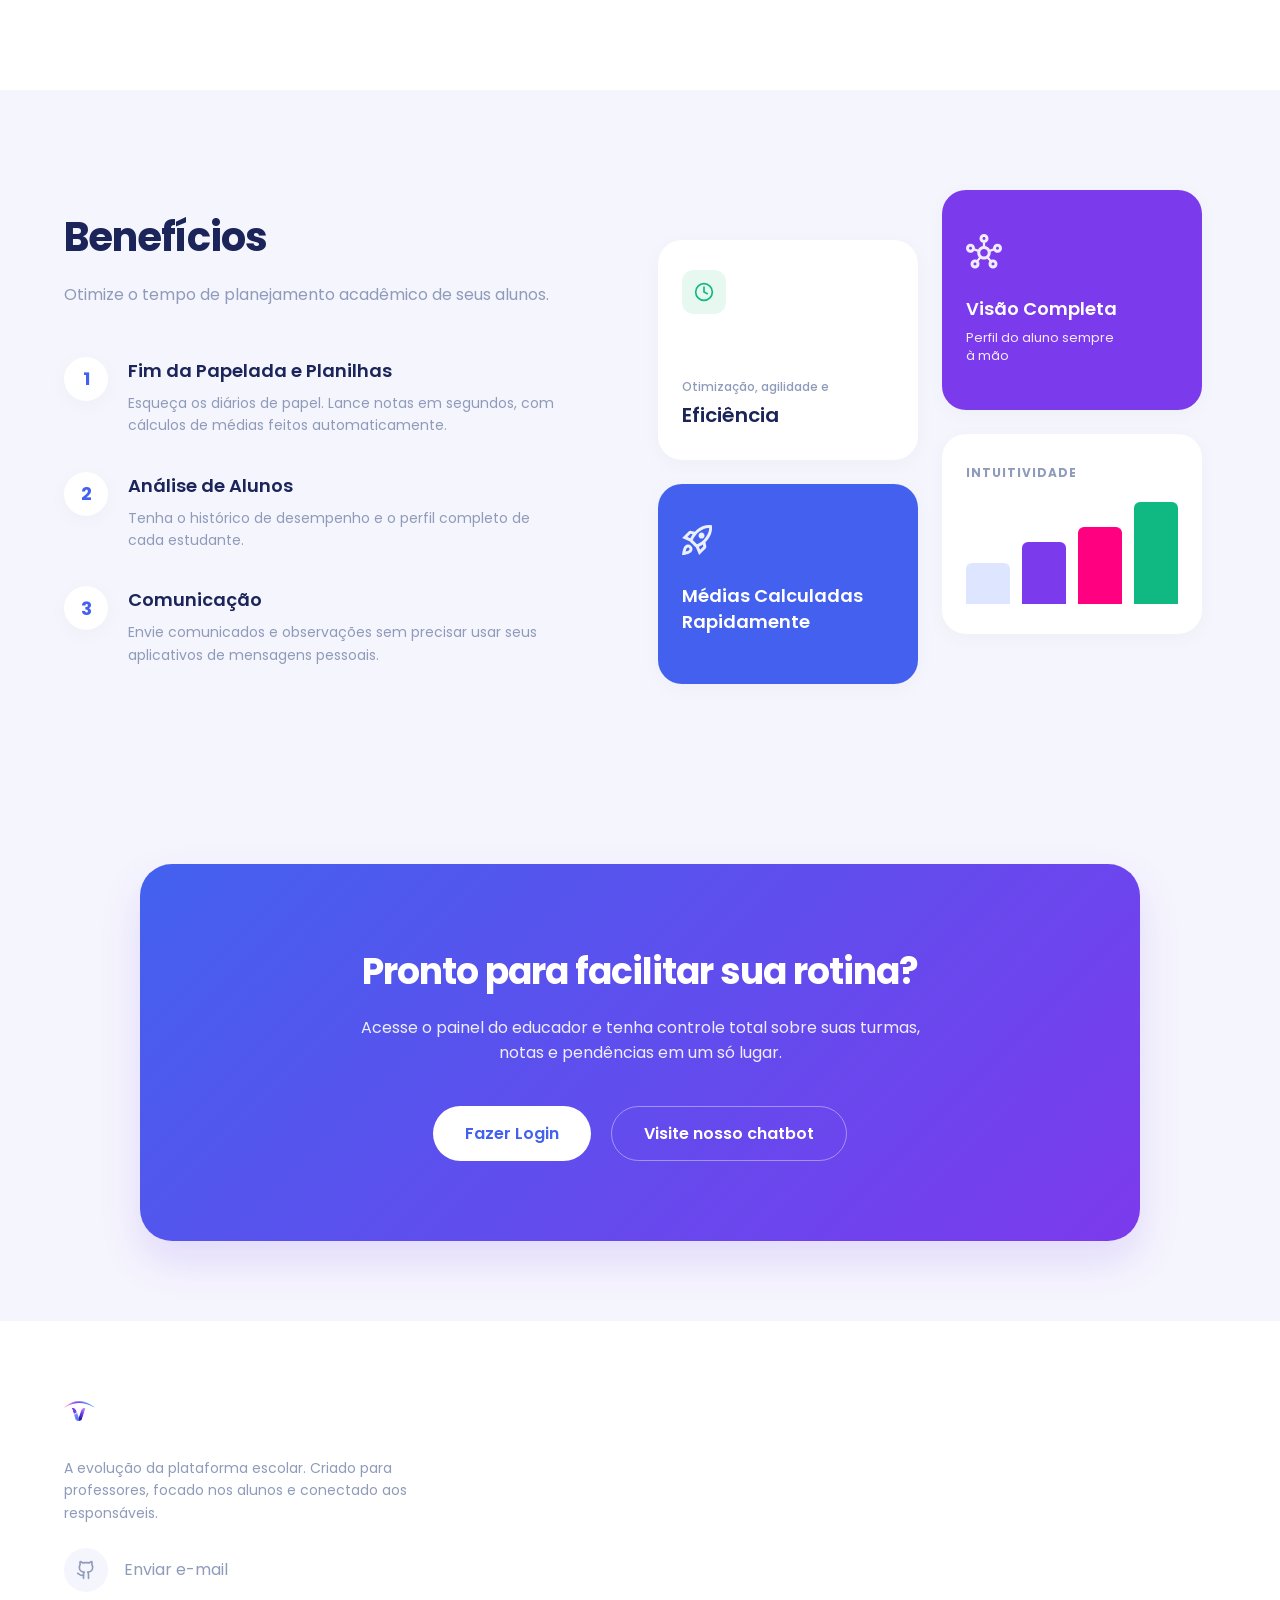
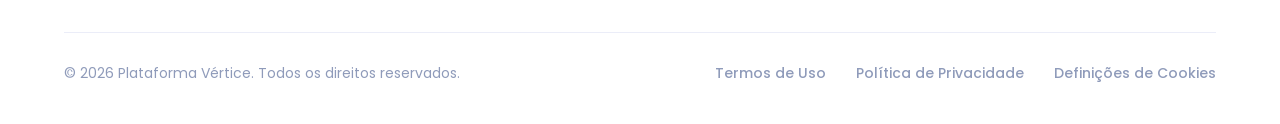
==== commit 618cc911: "feat: solving some problems with css and servlets" ====
--- a/src/main/webapp/index.html
+++ b/src/main/webapp/index.html
@@ -355,15 +355,16 @@
                 <a href="https://github.com/TrabalhoDEV" target="_blank" class="social-icon" aria-label="GitHub">
                     <svg xmlns="http://www.w3.org/2000/svg" width="20" height="20" viewBox="0 0 24 24" fill="none" stroke="currentColor" stroke-width="2" stroke-linecap="round" stroke-linejoin="round"><path d="M15 22v-4a4.8 4.8 0 0 0-1-3.5c3 0 6-2 6-5.5.08-1.25-.27-2.48-1-3.5.28-1.15.28-2.35 0-3.5 0 0-1 0-3 1.5-2.64-.5-5.36-.5-8 0C6 2 5 2 5 2c-.3 1.15-.3 2.35 0 3.5A5.403 5.403 0 0 0 4 9c0 3.5 3 5.5 6 5.5-.39.49-.68 1.05-.85 1.65-.17.6-.22 1.23-.15 1.85v4"/><path d="M9 18c-4.51 2-5-2-7-2"/></svg>
                 </a>
+                <a href="mailto:devsecretaria@gmail.com?subject=Suporte a plataforma da escola&body=Escreva sua mensagem aqui..." class="email" target="_blank">Enviar e-mail</a>
             </div>
         </div>
         <div class="footer-divider"></div>
         <div class="footer-bottom">
             <p class="copyright">© 2026 Plataforma Vértice. Todos os direitos reservados.</p>
             <div class="footer-links">
-                <a href="//">Termos de Uso</a>
-                <a href="//">Política de Privacidade</a>
-                <a href="//">Definições de Cookies</a>
+                <a href="#">Termos de Uso</a>
+                <a href="#">Política de Privacidade</a>
+                <a href="#">Definições de Cookies</a>
             </div>
         </div>
     </div>
--- a/src/main/webapp/assets/css/style.css
+++ b/src/main/webapp/assets/css/style.css
@@ -672,6 +672,17 @@
 .footer-socials {
     display: flex;
     gap: 16px;
+    align-items: center;
+    justify-content: start;
+}
+
+.footer-socials > .email{
+    color: var(--muted-text-color);
+}
+
+.footer-socials > .email:hover{
+    color: var(--primary-color);
+    transform: translateY(-3px);
 }
 
 .social-icon {
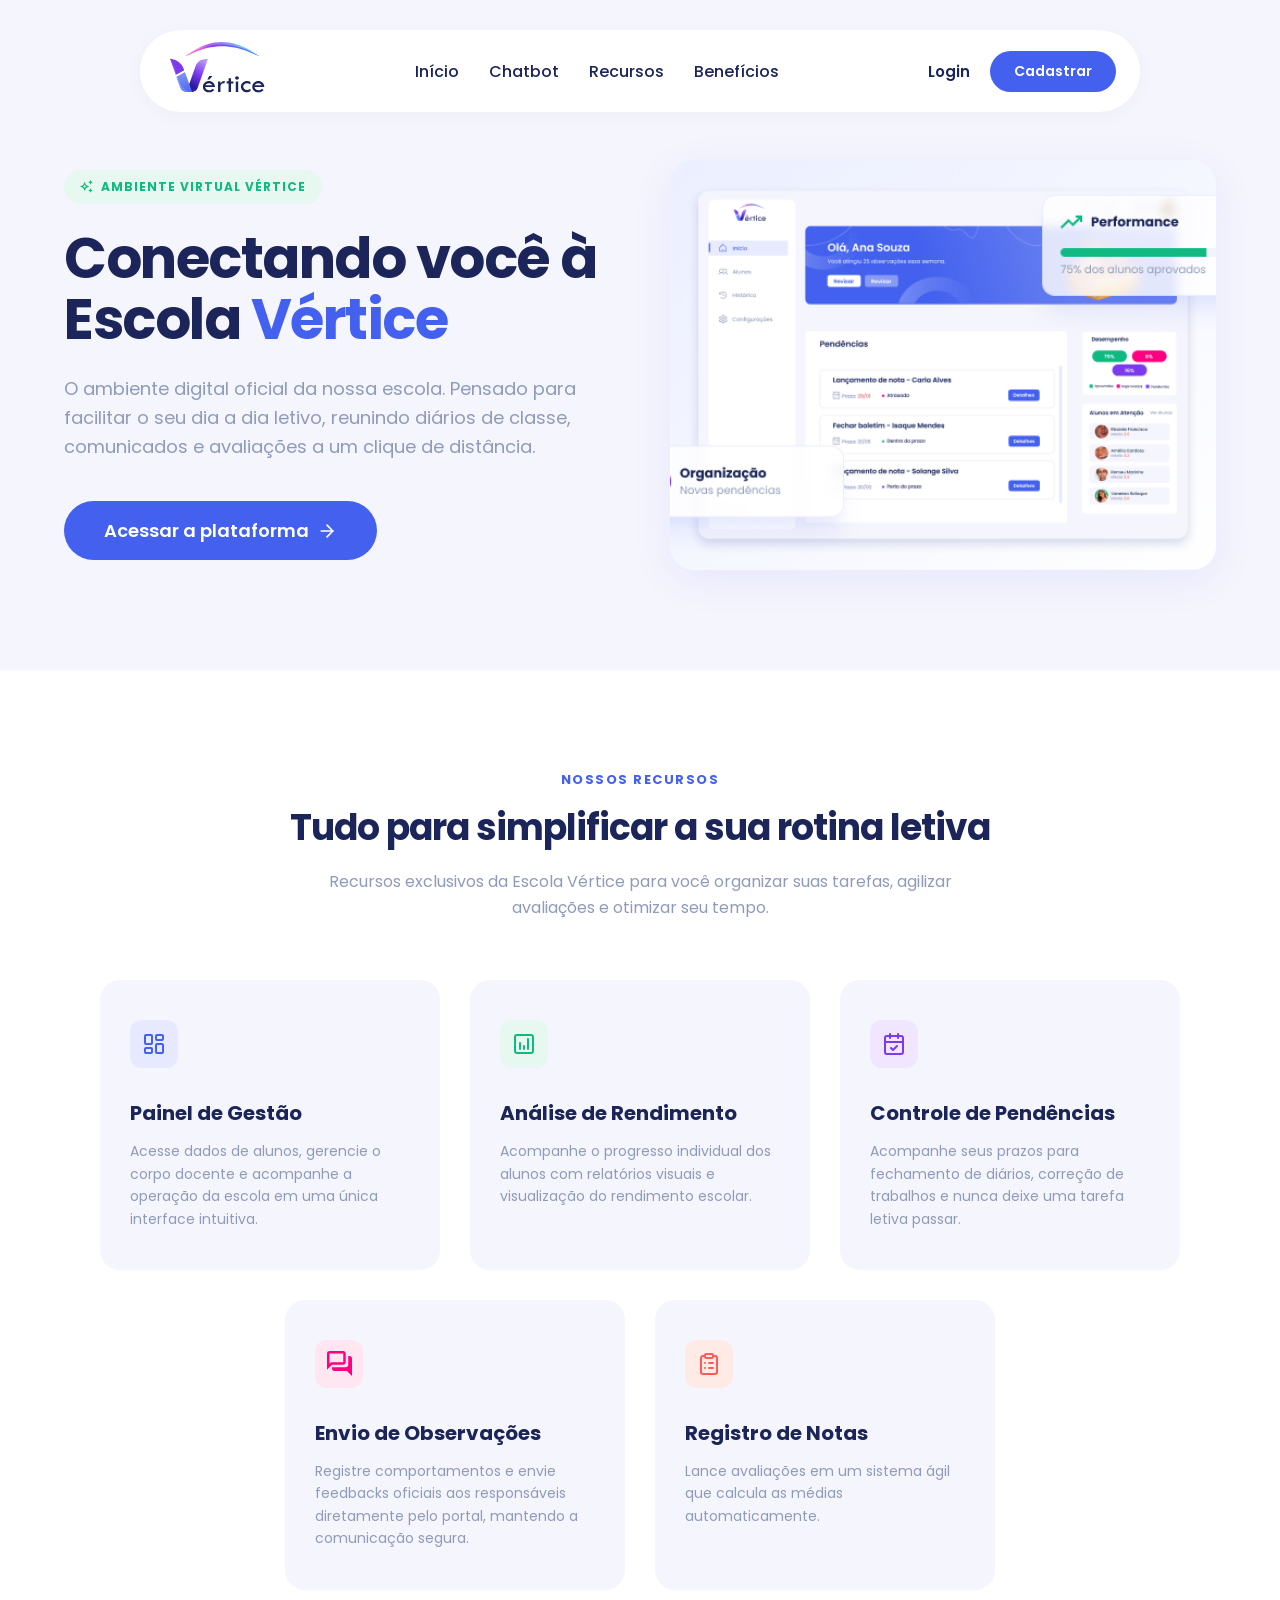
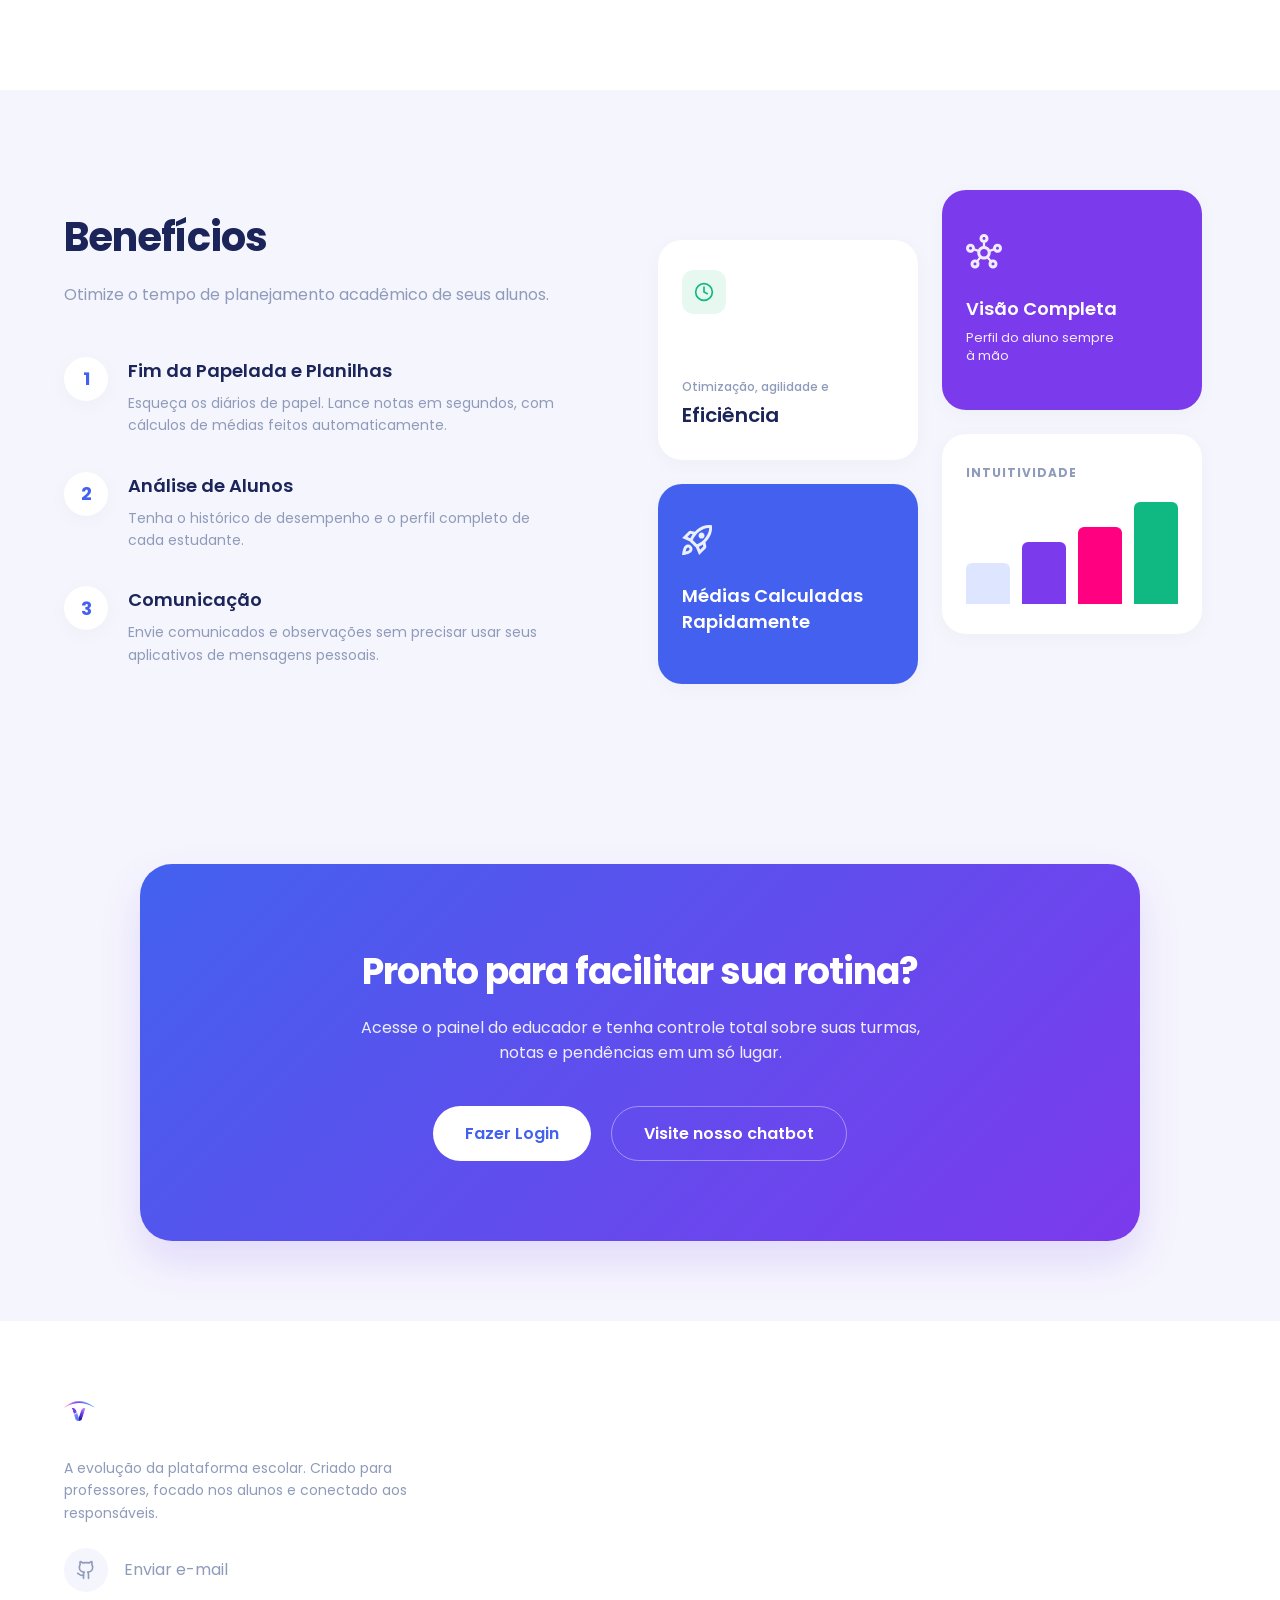
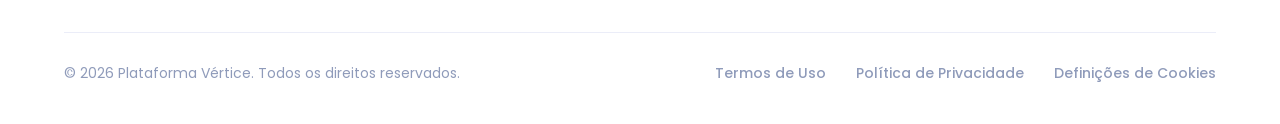
==== commit 7f6f48e9: "feat: solving some css and jsp problems" ====
--- a/src/main/webapp/index.html
+++ b/src/main/webapp/index.html
@@ -121,7 +121,7 @@
 
         <nav class="nav-links">
             <a href="#hero">Início</a>
-            <a href="./pages/chatbot/chatbot.jsp">Detalhes</a>
+            <a href="./pages/chatbot/chatbot.jsp">Chatbot</a>
             <a href="#recursos">Recursos</a>
             <a href="#beneficios">Benefícios</a>
         </nav>
--- a/src/main/webapp/assets/css/style.css
+++ b/src/main/webapp/assets/css/style.css
@@ -740,7 +740,19 @@
     color: var(--primary-color);
 }
 
-@media (max-width: 968px) {
+@media (max-width: 1000px) {
+    .benefits-container {
+        flex-direction: column;
+        gap: 60px;
+    }
+    .benefits-content {
+        max-width: 100%;
+        text-align: center;
+    }
+    .benefit-item { text-align: left; }
+}
+
+@media (max-width: 800px) {
 
     .nav-links { display: none; }
 
@@ -753,19 +765,9 @@
     .hero-buttons { justify-content: center; }
 
     .hero-title { font-size: 2.8rem; }
-
-    .benefits-container {
-        flex-direction: column;
-        gap: 60px;
-    }
-    .benefits-content {
-        max-width: 100%;
-        text-align: center;
-    }
-    .benefit-item { text-align: left; }
-}
-
-@media (max-width: 650px) {
+}
+
+@media (max-width: 500px) {
 
     .feature-card { width: 100%; }
     .section-title { font-size: 28px; }
